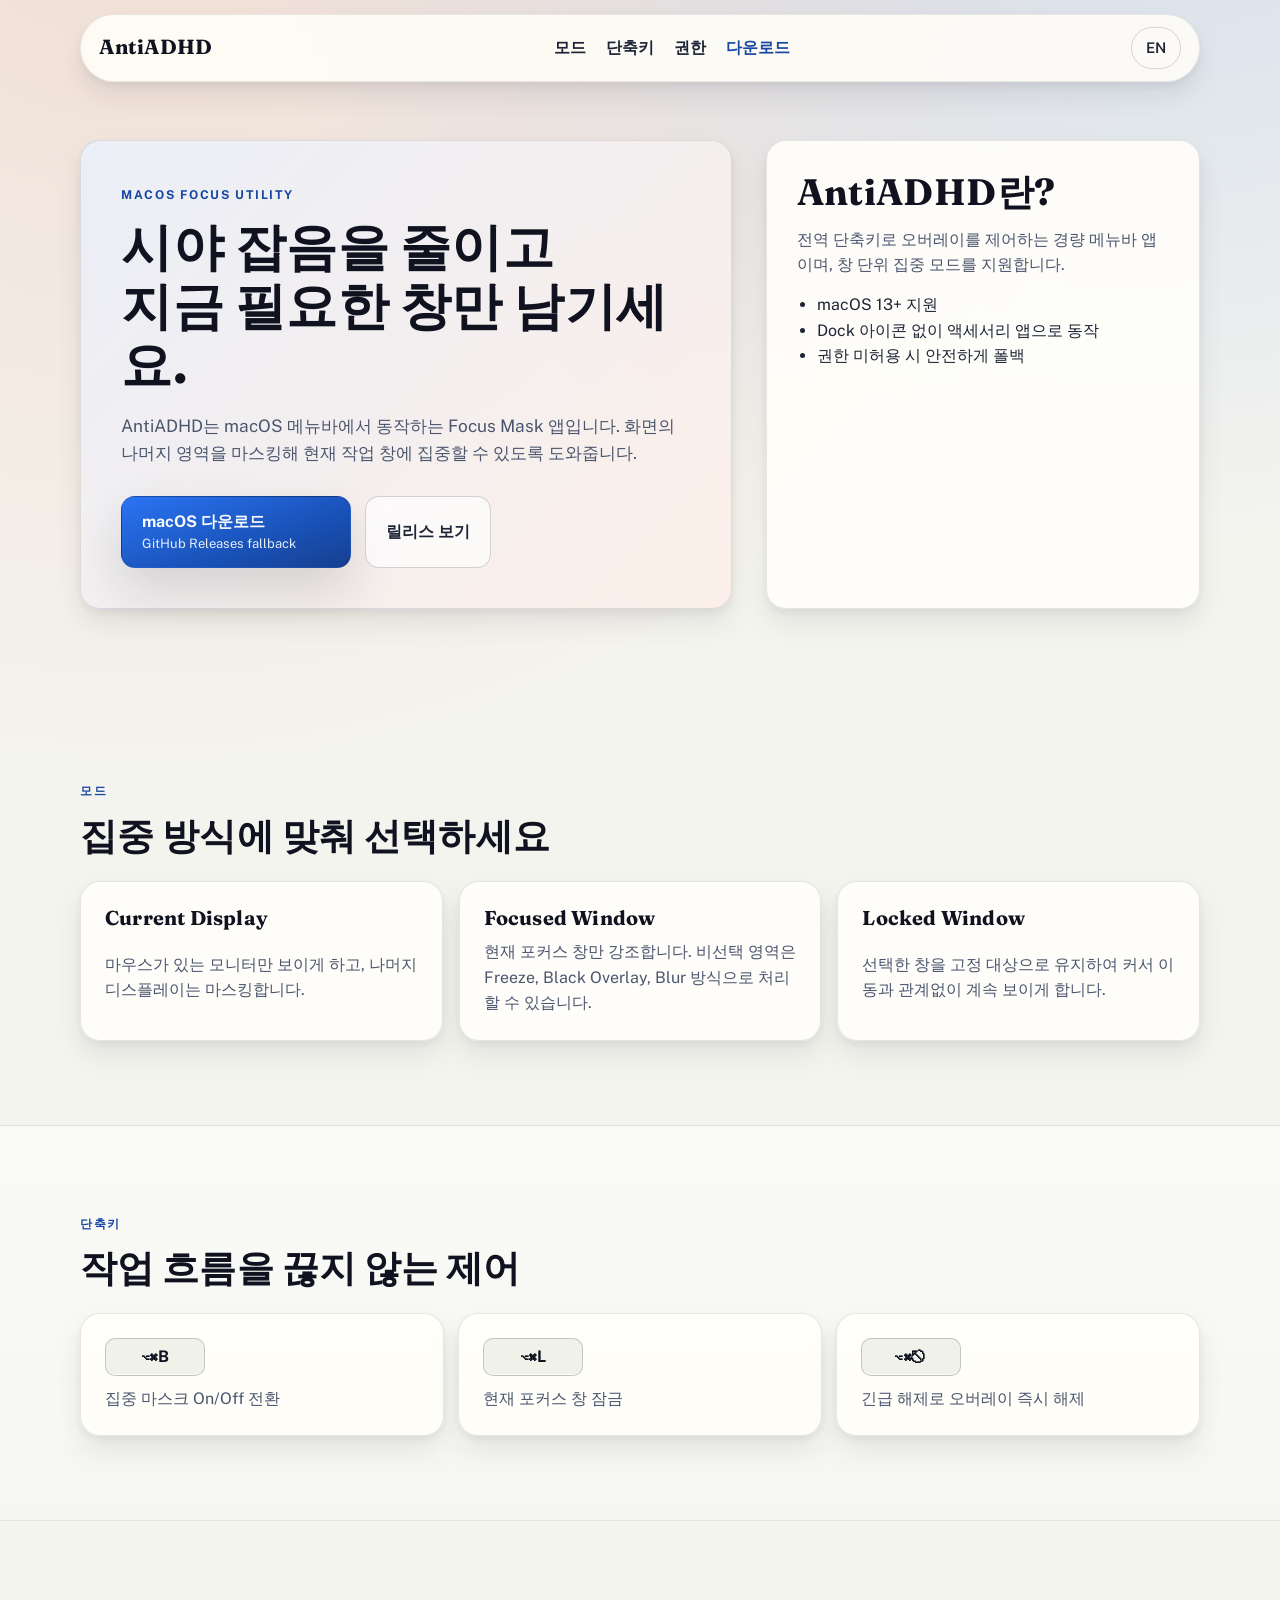
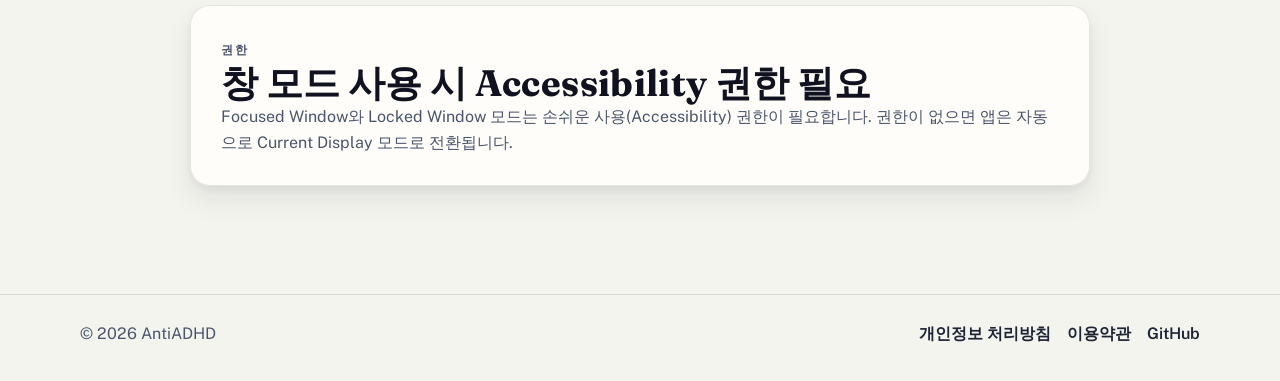
==== site/ko/index.html @ 7c486f9d "Add Swift 6 migration, CI/CD release pipelines, and Pages site" ====
<!DOCTYPE html>
<html lang="ko">
<head>
  <meta charset="UTF-8">
  <meta name="viewport" content="width=device-width, initial-scale=1">
  <meta name="description" content="AntiADHD는 macOS 메뉴바에서 동작하는 Focus Mask 앱으로, 시선 분산을 줄이고 현재 작업 창에 집중할 수 있게 도와줍니다.">
  <meta name="theme-color" content="#10131f">
  <link rel="canonical" href="https://parrotnavy.github.io/anti-adhd/ko/">
  <title>AntiADHD - macOS 집중 마스크</title>
  <link rel="stylesheet" href="../assets/css/style.css">
  <script type="text/javascript">
    (() => {
      if (typeof window.clarity !== "function") {
        window.clarity = (...args) => {
          window.clarity.q = window.clarity.q || [];
          window.clarity.q.push(args);
        };
      }

      const clarityScript = document.createElement("script");
      clarityScript.async = true;
      clarityScript.src = "https://www.clarity.ms/tag/__CLARITY_PROJECT_ID__";

      const firstScript = document.getElementsByTagName("script")[0];
      const parentNode = firstScript?.parentNode;
      if (parentNode) {
        parentNode.insertBefore(clarityScript, firstScript);
      } else {
        document.head.appendChild(clarityScript);
      }
    })();
  </script>
</head>
<body data-clarity-page="home" data-clarity-locale="ko">
  <div class="page-glow" aria-hidden="true"></div>
  <header class="site-header">
    <div class="shell header-row">
      <a href="../index.html" class="logo" data-clarity-event="nav_logo_click">AntiADHD</a>
      <nav class="site-nav" aria-label="기본 탐색">
        <a href="#modes">모드</a>
        <a href="#hotkeys">단축키</a>
        <a href="#permissions">권한</a>
        <a href="#download" class="nav-cta" data-clarity-event="nav_download_click">다운로드</a>
      </nav>
      <a href="../index.html" class="locale-link" lang="en" data-clarity-event="nav_locale_en_click">EN</a>
    </div>
  </header>

  <main>
    <section class="hero section-space">
      <div class="shell hero-grid">
        <div class="hero-copy reveal r1">
          <p class="eyebrow">macOS Focus Utility</p>
          <h1>시야 잡음을 줄이고<br>지금 필요한 창만 남기세요.</h1>
          <p class="lead">AntiADHD는 macOS 메뉴바에서 동작하는 Focus Mask 앱입니다. 화면의 나머지 영역을 마스킹해 현재 작업 창에 집중할 수 있도록 도와줍니다.</p>
          <div class="hero-actions" id="download">
            <a class="btn-download" href="https://github.com/parrotnavy/anti-adhd/releases" data-download-os="macos" data-clarity-event="download_macos_click">
              <span class="btn-title">macOS 다운로드</span>
              <span class="btn-sub">GitHub Releases 기본 링크</span>
            </a>
            <a class="btn-secondary" href="https://github.com/parrotnavy/anti-adhd/releases" target="_blank" rel="noopener" data-clarity-event="download_release_notes_click">릴리스 보기</a>
          </div>
        </div>
        <aside class="hero-panel reveal r2" aria-label="기능 요약">
          <h2>AntiADHD란?</h2>
          <p>전역 단축키로 오버레이를 제어하는 경량 메뉴바 앱이며, 창 단위 집중 모드를 지원합니다.</p>
          <ul>
            <li>macOS 13+ 지원</li>
            <li>Dock 아이콘 없이 액세서리 앱으로 동작</li>
            <li>권한 미허용 시 안전하게 폴백</li>
          </ul>
        </aside>
      </div>
    </section>

    <section id="modes" class="section-space">
      <div class="shell">
        <div class="section-head reveal r1">
          <p class="eyebrow">모드</p>
          <h2>집중 방식에 맞춰 선택하세요</h2>
        </div>
        <div class="card-grid">
          <article class="focus-card reveal r1">
            <h3>Current Display</h3>
            <p>마우스가 있는 모니터만 보이게 하고, 나머지 디스플레이는 마스킹합니다.</p>
          </article>
          <article class="focus-card reveal r2">
            <h3>Focused Window</h3>
            <p>현재 포커스 창만 강조합니다. 비선택 영역은 Freeze, Black Overlay, Blur 방식으로 처리할 수 있습니다.</p>
          </article>
          <article class="focus-card reveal r3">
            <h3>Locked Window</h3>
            <p>선택한 창을 고정 대상으로 유지하여 커서 이동과 관계없이 계속 보이게 합니다.</p>
          </article>
        </div>
      </div>
    </section>

    <section id="hotkeys" class="section-space section-alt">
      <div class="shell">
        <div class="section-head reveal r1">
          <p class="eyebrow">단축키</p>
          <h2>작업 흐름을 끊지 않는 제어</h2>
        </div>
        <div class="hotkey-list">
          <div class="hotkey-item reveal r1">
            <kbd>⌥⌘B</kbd>
            <p>집중 마스크 On/Off 전환</p>
          </div>
          <div class="hotkey-item reveal r2">
            <kbd>⌥⌘L</kbd>
            <p>현재 포커스 창 잠금</p>
          </div>
          <div class="hotkey-item reveal r3">
            <kbd>⌥⌘⎋</kbd>
            <p>긴급 해제로 오버레이 즉시 해제</p>
          </div>
        </div>
      </div>
    </section>

    <section id="permissions" class="section-space">
      <div class="shell permission-wrap reveal r1">
        <p class="eyebrow">권한</p>
        <h2>창 모드 사용 시 Accessibility 권한 필요</h2>
        <p>Focused Window와 Locked Window 모드는 손쉬운 사용(Accessibility) 권한이 필요합니다. 권한이 없으면 앱은 자동으로 Current Display 모드로 전환됩니다.</p>
      </div>
    </section>
  </main>

  <footer class="site-footer">
    <div class="shell footer-row">
      <p>&copy; 2026 AntiADHD</p>
      <div class="footer-links">
        <a href="../privacy.html" data-clarity-event="footer_privacy_click">개인정보 처리방침</a>
        <a href="../terms.html" data-clarity-event="footer_terms_click">이용약관</a>
        <a href="https://github.com/parrotnavy/anti-adhd" target="_blank" rel="noopener" data-clarity-event="footer_github_click">GitHub</a>
      </div>
    </div>
  </footer>

  <script src="../assets/js/clarity-events.js"></script>
  <script src="../assets/js/download-latest-macos.js"></script>
</body>
</html>
---- site/assets/css/style.css ----
@import url("https://fonts.googleapis.com/css2?family=Fraunces:opsz,wght@9..144,500;9..144,700&family=Public+Sans:wght@400;500;600;700&display=swap");

:root {
  --bg: #f4f4ef;
  --ink: #10131f;
  --text: #1d2435;
  --muted: #4a556d;
  --surface: #fffdf8;
  --surface-strong: #f0f2ea;
  --line: #d9dccf;
  --accent: #1f5fd8;
  --accent-strong: #1847a3;
  --accent-warm: #de5e38;
  --focus-ring: #2a73ff;
  --radius-lg: 20px;
  --radius-md: 14px;
  --shadow-soft: 0 14px 28px rgba(16, 19, 31, 0.08), 0 4px 10px rgba(16, 19, 31, 0.06);
  --shadow-deep: 0 22px 50px rgba(16, 19, 31, 0.14);
  --max: 1120px;
}

* {
  box-sizing: border-box;
}

html {
  scroll-behavior: smooth;
}

body {
  margin: 0;
  font-family: "Public Sans", "Avenir Next", "Segoe UI", sans-serif;
  font-size: 16px;
  line-height: 1.6;
  color: var(--text);
  background:
    radial-gradient(circle at 12% -12%, rgba(222, 94, 56, 0.16), transparent 42%),
    radial-gradient(circle at 88% -24%, rgba(31, 95, 216, 0.2), transparent 38%),
    var(--bg);
  min-height: 100vh;
}

.page-glow {
  position: fixed;
  inset: 0;
  pointer-events: none;
  background-image: linear-gradient(135deg, rgba(255, 255, 255, 0.35) 1px, transparent 1px);
  background-size: 22px 22px;
  opacity: 0.12;
  z-index: -1;
}

a {
  color: var(--accent);
  text-decoration: none;
}

a:hover {
  color: var(--accent-strong);
}

a:focus-visible,
button:focus-visible {
  outline: 3px solid var(--focus-ring);
  outline-offset: 2px;
}

.shell {
  width: min(100% - 40px, var(--max));
  margin-inline: auto;
}

.section-space {
  padding: 84px 0;
}

.section-alt {
  background: linear-gradient(180deg, rgba(255, 255, 255, 0.55), rgba(255, 255, 255, 0.18));
  border-block: 1px solid rgba(16, 19, 31, 0.09);
}

.site-header {
  position: sticky;
  top: 0;
  z-index: 30;
  padding-top: 14px;
}

.site-header-legal {
  position: static;
}

.header-row {
  display: grid;
  grid-template-columns: auto 1fr auto;
  align-items: center;
  gap: 16px;
  padding: 12px 18px;
  background: rgba(255, 253, 247, 0.88);
  border: 1px solid rgba(16, 19, 31, 0.08);
  border-radius: 999px;
  backdrop-filter: blur(14px);
  box-shadow: var(--shadow-soft);
}

.logo {
  font-family: "Fraunces", "Georgia", serif;
  font-size: 1.28rem;
  font-weight: 700;
  letter-spacing: 0.01em;
  color: var(--ink);
}

.site-nav {
  justify-self: center;
  display: inline-flex;
  gap: 20px;
  flex-wrap: wrap;
}

.site-nav a {
  color: var(--text);
  font-weight: 600;
  position: relative;
}

.site-nav a::after {
  content: "";
  position: absolute;
  left: 0;
  bottom: -4px;
  width: 100%;
  height: 2px;
  transform: scaleX(0);
  transform-origin: left;
  transition: transform 180ms ease;
  background: linear-gradient(90deg, var(--accent), var(--accent-warm));
}

.site-nav a:hover::after,
.site-nav a:focus-visible::after {
  transform: scaleX(1);
}

.site-nav .nav-cta {
  color: var(--accent-strong);
}

.locale-link {
  justify-self: end;
  border: 1px solid rgba(16, 19, 31, 0.16);
  border-radius: 999px;
  padding: 8px 14px;
  color: var(--text);
  font-weight: 600;
  font-size: 0.92rem;
}

.hero {
  padding-top: 58px;
}

.hero-grid {
  display: grid;
  grid-template-columns: 1.2fr 0.8fr;
  gap: 34px;
  align-items: stretch;
}

.hero-copy,
.hero-panel,
.permission-wrap,
.focus-card,
.hotkey-item,
.legal-wrap {
  border: 1px solid rgba(16, 19, 31, 0.1);
  border-radius: var(--radius-lg);
  background: rgba(255, 254, 250, 0.9);
  box-shadow: var(--shadow-soft);
}

.hero-copy {
  padding: 40px;
  background:
    linear-gradient(135deg, rgba(31, 95, 216, 0.09), rgba(222, 94, 56, 0.09)),
    rgba(255, 254, 250, 0.95);
}

.eyebrow {
  display: inline-flex;
  align-items: center;
  gap: 8px;
  margin: 0 0 14px;
  color: var(--accent-strong);
  font-size: 0.76rem;
  text-transform: uppercase;
  letter-spacing: 0.14em;
  font-weight: 700;
}

h1,
h2,
h3 {
  font-family: "Fraunces", "Georgia", serif;
  color: var(--ink);
  letter-spacing: 0.01em;
  line-height: 1.15;
  margin: 0;
}

h1 {
  font-size: clamp(2rem, 4vw, 3.6rem);
}

h2 {
  font-size: clamp(1.48rem, 3vw, 2.3rem);
}

h3 {
  font-size: 1.25rem;
}

.lead {
  margin: 18px 0 0;
  color: var(--muted);
  font-size: 1.08rem;
  max-width: 58ch;
}

.hero-actions {
  display: flex;
  flex-wrap: wrap;
  gap: 14px;
  margin-top: 28px;
}

.btn-download,
.btn-secondary {
  display: inline-flex;
  flex-direction: column;
  justify-content: center;
  min-height: 56px;
  padding: 12px 20px;
  border-radius: 14px;
  transition: transform 180ms ease, box-shadow 180ms ease, background-color 180ms ease;
}

.btn-download {
  min-width: 230px;
  background: linear-gradient(160deg, #2b74f3, #1952b8 62%, #163f8f);
  color: #f7fbff;
  box-shadow: var(--shadow-deep);
  border: 1px solid rgba(10, 23, 51, 0.2);
  cursor: pointer;
}

.btn-download:hover,
.btn-download:focus-visible {
  color: #ffffff;
  transform: translateY(-2px);
}

.btn-title {
  font-weight: 700;
  font-size: 1rem;
}

.btn-sub {
  font-size: 0.81rem;
  opacity: 0.92;
}

.btn-secondary {
  border: 1px solid rgba(16, 19, 31, 0.18);
  color: var(--text);
  background: rgba(255, 255, 255, 0.7);
  font-weight: 600;
  cursor: pointer;
}

.btn-secondary:hover,
.btn-secondary:focus-visible {
  transform: translateY(-1px);
  background: rgba(255, 255, 255, 0.96);
}

.hero-panel {
  padding: 30px;
  display: grid;
  align-content: start;
  gap: 14px;
}

.hero-panel p,
.focus-card p,
.permission-wrap p,
.hotkey-item p,
.legal-wrap p {
  margin: 0;
  color: var(--muted);
}

.hero-panel ul {
  margin: 0;
  padding-left: 20px;
  color: var(--text);
}

.section-head {
  margin-bottom: 24px;
}

.card-grid {
  display: grid;
  grid-template-columns: repeat(3, minmax(0, 1fr));
  gap: 16px;
}

.focus-card {
  padding: 24px;
  display: grid;
  gap: 10px;
}

.focus-card:nth-child(2) {
  transform: translateY(16px);
}

.hotkey-list {
  display: grid;
  grid-template-columns: repeat(3, minmax(0, 1fr));
  gap: 14px;
}

.hotkey-item {
  padding: 24px;
  display: grid;
  gap: 10px;
}

kbd {
  display: inline-flex;
  justify-content: center;
  align-items: center;
  width: fit-content;
  min-width: 100px;
  border-radius: 10px;
  border: 1px solid rgba(16, 19, 31, 0.2);
  background: var(--surface-strong);
  box-shadow: inset 0 -1px 0 rgba(255, 255, 255, 0.8);
  color: var(--ink);
  font: 700 1rem/1.2 "Public Sans", "Avenir Next", sans-serif;
  letter-spacing: 0.03em;
  padding: 8px 12px;
}

.permission-wrap {
  padding: 30px;
  max-width: 900px;
}

.site-footer {
  border-top: 1px solid rgba(16, 19, 31, 0.12);
  padding: 26px 0 34px;
  margin-top: 24px;
}

.footer-row {
  display: flex;
  gap: 14px;
  align-items: center;
  justify-content: space-between;
  flex-wrap: wrap;
}

.site-footer p {
  margin: 0;
  color: var(--muted);
}

.footer-links {
  display: inline-flex;
  gap: 16px;
  flex-wrap: wrap;
}

.footer-links a {
  color: var(--text);
  font-weight: 600;
}

.legal-hero {
  padding-top: 52px;
}

.legal-body {
  padding-top: 22px;
}

.legal-wrap {
  max-width: 860px;
  padding: 32px;
}

.legal-wrap h2 {
  margin-top: 26px;
  margin-bottom: 10px;
  font-size: 1.28rem;
}

.legal-wrap code {
  padding: 1px 6px;
  border-radius: 6px;
  background: rgba(16, 19, 31, 0.08);
  color: var(--ink);
  font-size: 0.88rem;
}

.legal-cta {
  margin-top: 30px;
}

.reveal {
  opacity: 0;
  transform: translateY(12px);
  animation: rise 520ms ease forwards;
}

.r1 {
  animation-delay: 30ms;
}

.r2 {
  animation-delay: 120ms;
}

.r3 {
  animation-delay: 210ms;
}

@keyframes rise {
  to {
    opacity: 1;
    transform: translateY(0);
  }
}

@media (max-width: 980px) {
  .hero-grid {
    grid-template-columns: 1fr;
  }

  .focus-card:nth-child(2) {
    transform: none;
  }

  .card-grid,
  .hotkey-list {
    grid-template-columns: 1fr;
  }
}

@media (max-width: 760px) {
  .section-space {
    padding: 64px 0;
  }

  .header-row {
    grid-template-columns: 1fr;
    border-radius: 20px;
    text-align: center;
    gap: 10px;
  }

  .site-nav {
    justify-self: center;
    gap: 14px;
  }

  .hero-copy,
  .hero-panel,
  .focus-card,
  .hotkey-item,
  .permission-wrap,
  .legal-wrap {
    padding: 22px;
  }

  .btn-download,
  .btn-secondary {
    width: 100%;
  }
}

@media (prefers-reduced-motion: reduce) {
  html {
    scroll-behavior: auto;
  }

  *,
  *::before,
  *::after {
    animation-duration: 1ms;
    animation-iteration-count: 1;
    transition-duration: 1ms;
  }
}
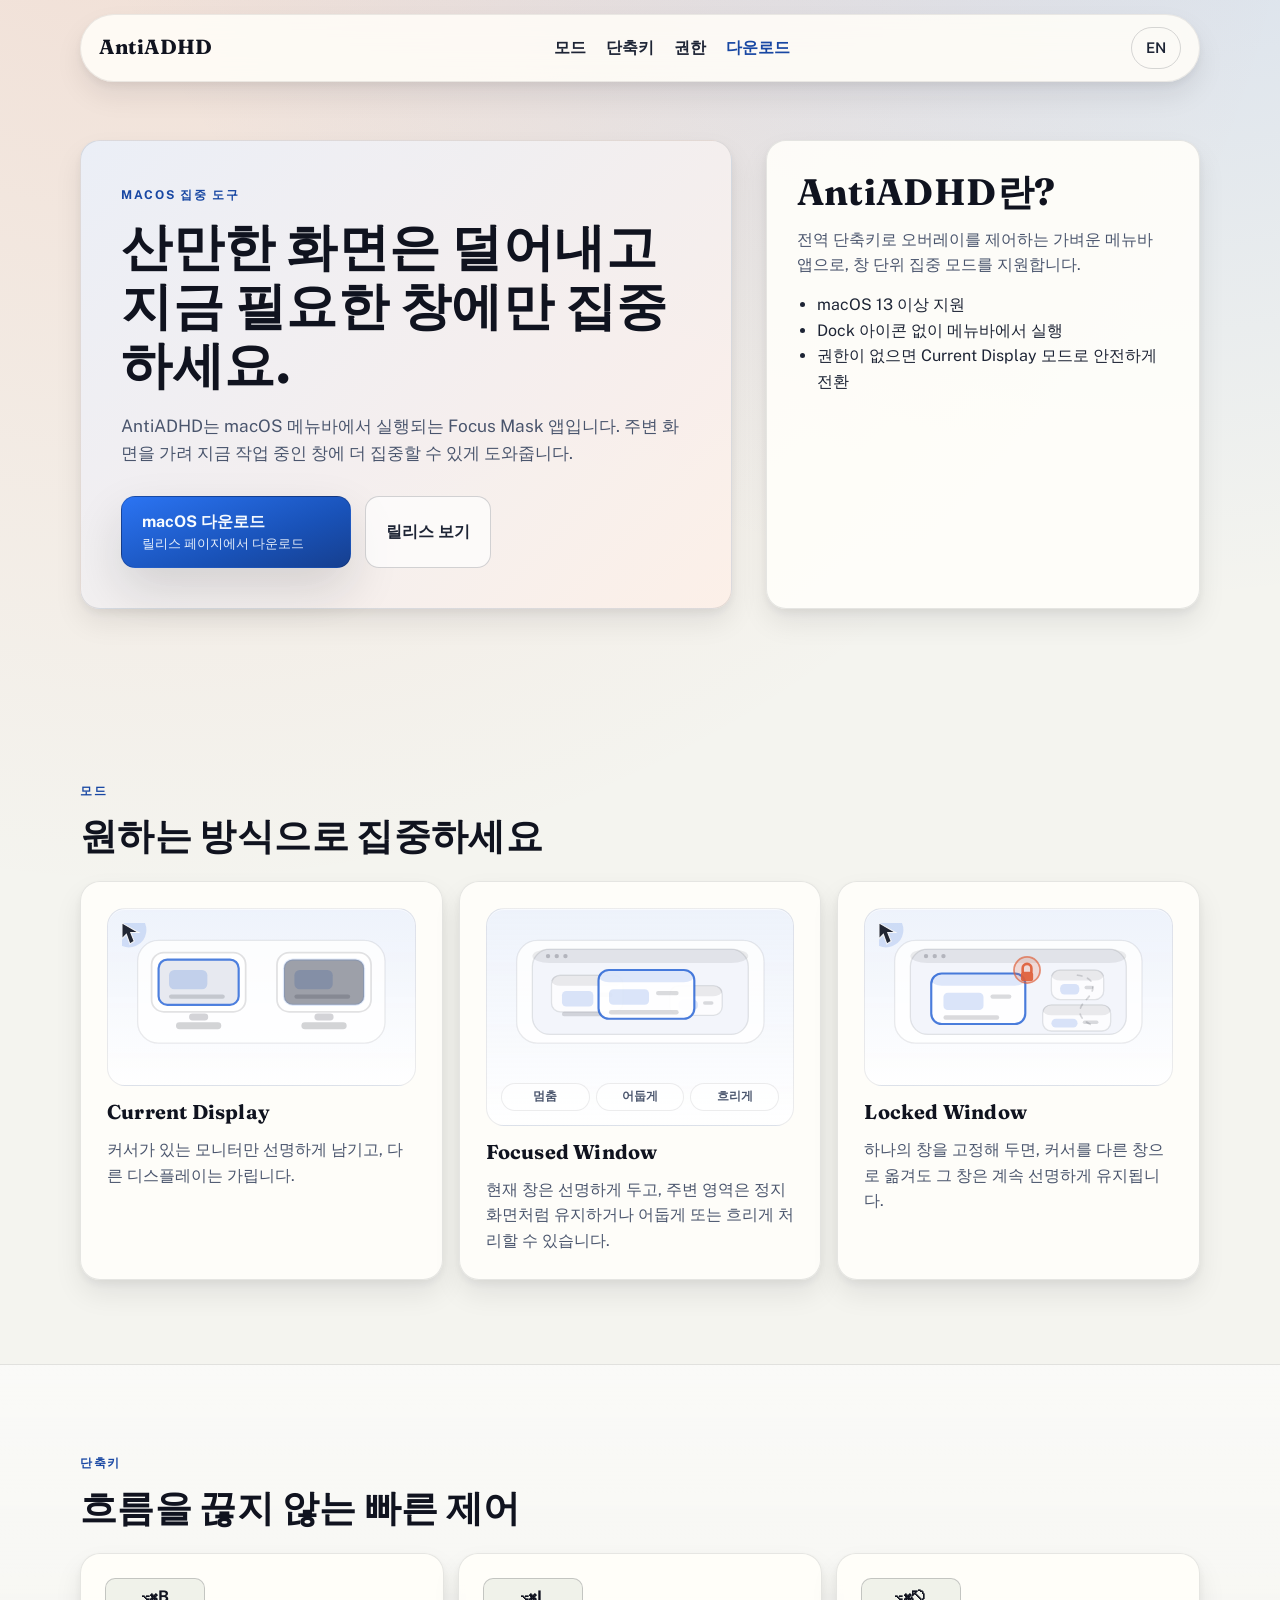
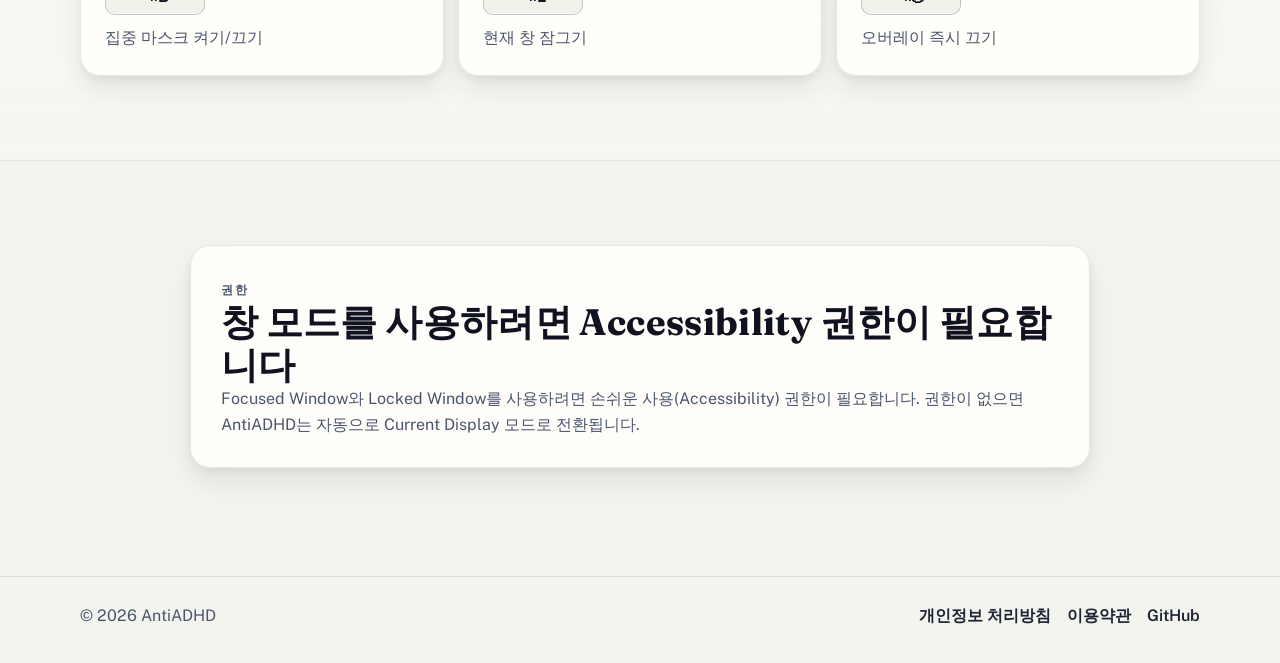
==== commit bedc7703: "Polish landing page mode demos and Korean copy" ====
--- a/site/ko/index.html
+++ b/site/ko/index.html
@@ -3,7 +3,7 @@
 <head>
   <meta charset="UTF-8">
   <meta name="viewport" content="width=device-width, initial-scale=1">
-  <meta name="description" content="AntiADHD는 macOS 메뉴바에서 동작하는 Focus Mask 앱으로, 시선 분산을 줄이고 현재 작업 창에 집중할 수 있게 도와줍니다.">
+  <meta name="description" content="AntiADHD는 macOS 메뉴바에서 실행되는 Focus Mask 앱으로, 주변 화면을 가려 지금 작업 중인 창에 더 집중할 수 있게 도와줍니다.">
   <meta name="theme-color" content="#10131f">
   <link rel="canonical" href="https://parrotnavy.github.io/anti-adhd/ko/">
   <title>AntiADHD - macOS 집중 마스크</title>
@@ -50,24 +50,24 @@
     <section class="hero section-space">
       <div class="shell hero-grid">
         <div class="hero-copy reveal r1">
-          <p class="eyebrow">macOS Focus Utility</p>
-          <h1>시야 잡음을 줄이고<br>지금 필요한 창만 남기세요.</h1>
-          <p class="lead">AntiADHD는 macOS 메뉴바에서 동작하는 Focus Mask 앱입니다. 화면의 나머지 영역을 마스킹해 현재 작업 창에 집중할 수 있도록 도와줍니다.</p>
+          <p class="eyebrow">macOS 집중 도구</p>
+          <h1>산만한 화면은 덜어내고<br>지금 필요한 창에만 집중하세요.</h1>
+          <p class="lead">AntiADHD는 macOS 메뉴바에서 실행되는 Focus Mask 앱입니다. 주변 화면을 가려 지금 작업 중인 창에 더 집중할 수 있게 도와줍니다.</p>
           <div class="hero-actions" id="download">
             <a class="btn-download" href="https://github.com/parrotnavy/anti-adhd/releases" data-download-os="macos" data-clarity-event="download_macos_click">
               <span class="btn-title">macOS 다운로드</span>
-              <span class="btn-sub">GitHub Releases 기본 링크</span>
+              <span class="btn-sub">릴리스 페이지에서 다운로드</span>
             </a>
             <a class="btn-secondary" href="https://github.com/parrotnavy/anti-adhd/releases" target="_blank" rel="noopener" data-clarity-event="download_release_notes_click">릴리스 보기</a>
           </div>
         </div>
         <aside class="hero-panel reveal r2" aria-label="기능 요약">
           <h2>AntiADHD란?</h2>
-          <p>전역 단축키로 오버레이를 제어하는 경량 메뉴바 앱이며, 창 단위 집중 모드를 지원합니다.</p>
+          <p>전역 단축키로 오버레이를 제어하는 가벼운 메뉴바 앱으로, 창 단위 집중 모드를 지원합니다.</p>
           <ul>
-            <li>macOS 13+ 지원</li>
-            <li>Dock 아이콘 없이 액세서리 앱으로 동작</li>
-            <li>권한 미허용 시 안전하게 폴백</li>
+            <li>macOS 13 이상 지원</li>
+            <li>Dock 아이콘 없이 메뉴바에서 실행</li>
+            <li>권한이 없으면 Current Display 모드로 안전하게 전환</li>
           </ul>
         </aside>
       </div>
@@ -77,20 +77,150 @@
       <div class="shell">
         <div class="section-head reveal r1">
           <p class="eyebrow">모드</p>
-          <h2>집중 방식에 맞춰 선택하세요</h2>
+          <h2>원하는 방식으로 집중하세요</h2>
         </div>
         <div class="card-grid">
           <article class="focus-card reveal r1">
+            <div class="mode-graphic mode-graphic-current" aria-hidden="true">
+              <svg class="mode-graphic-illustration" viewBox="0 0 320 170" focusable="false">
+                <rect class="graphic-shell" x="18" y="20" width="284" height="118" rx="24" />
+                <g class="display">
+                  <rect class="display-frame" x="34" y="34" width="108" height="68" rx="14" />
+                  <rect class="display-screen" x="42" y="42" width="92" height="52" rx="10" />
+                  <rect class="display-window" x="54" y="54" width="44" height="22" rx="6" />
+                  <rect class="display-line" x="54" y="82" width="64" height="5" rx="2.5" />
+                  <rect class="display-mask display-mask--left" x="42" y="42" width="92" height="52" rx="10" />
+                  <rect class="display-highlight display-highlight--left" x="42" y="42" width="92" height="52" rx="10" />
+                  <rect class="display-stand" x="77" y="104" width="22" height="8" rx="4" />
+                  <rect class="display-base" x="62" y="114" width="52" height="8" rx="4" />
+                </g>
+                <g class="display">
+                  <rect class="display-frame" x="178" y="34" width="108" height="68" rx="14" />
+                  <rect class="display-screen" x="186" y="42" width="92" height="52" rx="10" />
+                  <rect class="display-window" x="198" y="54" width="44" height="22" rx="6" />
+                  <rect class="display-line" x="198" y="82" width="64" height="5" rx="2.5" />
+                  <rect class="display-mask display-mask--right" x="186" y="42" width="92" height="52" rx="10" />
+                  <rect class="display-highlight display-highlight--right" x="186" y="42" width="92" height="52" rx="10" />
+                  <rect class="display-stand" x="221" y="104" width="22" height="8" rx="4" />
+                  <rect class="display-base" x="206" y="114" width="52" height="8" rx="4" />
+                </g>
+                <g class="current-display-pointer">
+                  <circle class="pointer-glow" cx="8" cy="8" r="20" />
+                  <path class="pointer-arrow" d="M0 0 L0 18 L5 13 L9 24 L14 21 L10 11 L19 11 Z" />
+                </g>
+              </svg>
+            </div>
             <h3>Current Display</h3>
-            <p>마우스가 있는 모니터만 보이게 하고, 나머지 디스플레이는 마스킹합니다.</p>
+            <p>커서가 있는 모니터만 선명하게 남기고, 다른 디스플레이는 가립니다.</p>
           </article>
           <article class="focus-card reveal r2">
+            <div class="mode-graphic mode-graphic-focused" aria-hidden="true">
+              <svg class="mode-graphic-illustration" viewBox="0 0 320 170" focusable="false">
+                <rect class="graphic-shell" x="18" y="20" width="284" height="118" rx="24" />
+                <rect class="desktop-stage" x="36" y="30" width="248" height="98" rx="20" />
+                <rect class="desktop-toolbar" x="36" y="30" width="248" height="16" rx="20" />
+                <circle class="toolbar-dot" cx="54" cy="38" r="2.5" />
+                <circle class="toolbar-dot" cx="64" cy="38" r="2.5" />
+                <circle class="toolbar-dot" cx="74" cy="38" r="2.5" />
+
+                <g class="window window-back">
+                  <rect class="window-panel" x="58" y="60" width="82" height="42" rx="10" />
+                  <rect class="window-chrome" x="58" y="60" width="82" height="12" rx="10" />
+                  <rect class="window-highlight" x="70" y="78" width="36" height="18" rx="5" />
+                  <rect class="window-line" x="112" y="80" width="16" height="5" rx="2.5" />
+                  <rect class="window-line" x="70" y="102" width="50" height="5" rx="2.5" />
+                </g>
+                <g class="window window-back">
+                  <rect class="window-panel" x="194" y="72" width="60" height="34" rx="10" />
+                  <rect class="window-chrome" x="194" y="72" width="60" height="12" rx="10" />
+                  <rect class="window-highlight" x="204" y="88" width="22" height="12" rx="5" />
+                  <rect class="window-line" x="232" y="90" width="12" height="4" rx="2" />
+                </g>
+
+                <g class="focus-freeze-layer">
+                  <rect class="focus-freeze-tint" x="36" y="46" width="248" height="82" rx="18" />
+                  <rect class="freeze-chip" x="218" y="58" width="34" height="18" rx="9" />
+                  <rect class="freeze-bar" x="228" y="63" width="4" height="8" rx="2" />
+                  <rect class="freeze-bar" x="236" y="63" width="4" height="8" rx="2" />
+                  <rect class="freeze-line" x="58" y="66" width="72" height="4" rx="2" />
+                  <rect class="freeze-line" x="58" y="76" width="48" height="4" rx="2" />
+                  <rect class="freeze-line" x="200" y="108" width="34" height="4" rx="2" />
+                </g>
+
+                <rect class="focus-dark-overlay" x="36" y="46" width="248" height="82" rx="18" />
+
+                <g class="focus-blur-layer">
+                  <rect class="focus-blur-haze" x="36" y="46" width="248" height="82" rx="18" />
+                  <g class="blur-copy">
+                    <rect class="window-panel" x="58" y="60" width="82" height="42" rx="10" />
+                    <rect class="window-panel" x="194" y="72" width="60" height="34" rx="10" />
+                  </g>
+                </g>
+
+                <g class="window active-window">
+                  <rect class="window-panel window-panel--active" x="112" y="54" width="110" height="56" rx="12" />
+                  <rect class="window-chrome window-chrome--active" x="112" y="54" width="110" height="14" rx="12" />
+                  <rect class="window-highlight" x="124" y="76" width="46" height="18" rx="5" />
+                  <rect class="window-line" x="178" y="78" width="26" height="5" rx="2.5" />
+                  <rect class="window-line" x="124" y="100" width="80" height="5" rx="2.5" />
+                  <rect class="active-window-outline" x="112" y="54" width="110" height="56" rx="12" />
+                </g>
+              </svg>
+              <div class="mode-graphic-steps">
+                <span class="mode-step mode-step-freeze">멈춤</span>
+                <span class="mode-step mode-step-dark">어둡게</span>
+                <span class="mode-step mode-step-blur">흐리게</span>
+              </div>
+            </div>
             <h3>Focused Window</h3>
-            <p>현재 포커스 창만 강조합니다. 비선택 영역은 Freeze, Black Overlay, Blur 방식으로 처리할 수 있습니다.</p>
+            <p>현재 창은 선명하게 두고, 주변 영역은 정지 화면처럼 유지하거나 어둡게 또는 흐리게 처리할 수 있습니다.</p>
           </article>
           <article class="focus-card reveal r3">
+            <div class="mode-graphic mode-graphic-locked" aria-hidden="true">
+              <svg class="mode-graphic-illustration" viewBox="0 0 320 170" focusable="false">
+                <rect class="graphic-shell" x="18" y="20" width="284" height="118" rx="24" />
+                <rect class="desktop-stage" x="36" y="30" width="248" height="98" rx="20" />
+                <rect class="desktop-toolbar" x="36" y="30" width="248" height="16" rx="20" />
+                <circle class="toolbar-dot" cx="54" cy="38" r="2.5" />
+                <circle class="toolbar-dot" cx="64" cy="38" r="2.5" />
+                <circle class="toolbar-dot" cx="74" cy="38" r="2.5" />
+
+                <g class="window locked-window">
+                  <rect class="window-panel window-panel--active" x="60" y="58" width="108" height="58" rx="12" />
+                  <rect class="window-chrome window-chrome--active" x="60" y="58" width="108" height="14" rx="12" />
+                  <rect class="window-highlight" x="74" y="80" width="46" height="20" rx="5" />
+                  <rect class="window-line" x="128" y="82" width="24" height="5" rx="2.5" />
+                  <rect class="window-line" x="74" y="106" width="64" height="5" rx="2.5" />
+                  <rect class="locked-window-outline" x="60" y="58" width="108" height="58" rx="12" />
+                </g>
+
+                <g class="window other-window other-window--top">
+                  <rect class="window-panel" x="198" y="54" width="60" height="34" rx="10" />
+                  <rect class="window-chrome" x="198" y="54" width="60" height="12" rx="10" />
+                  <rect class="window-highlight" x="208" y="70" width="22" height="12" rx="5" />
+                  <rect class="window-line" x="236" y="72" width="10" height="4" rx="2" />
+                </g>
+                <g class="window other-window other-window--bottom">
+                  <rect class="window-panel" x="188" y="94" width="78" height="30" rx="10" />
+                  <rect class="window-chrome" x="188" y="94" width="78" height="12" rx="10" />
+                  <rect class="window-highlight" x="198" y="110" width="30" height="10" rx="5" />
+                  <rect class="window-line" x="234" y="112" width="18" height="4" rx="2" />
+                </g>
+
+                <path class="pointer-route" d="M228 60 C246 62, 252 74, 238 88 S232 112, 246 118" />
+                <g class="locked-pointer">
+                  <circle class="pointer-glow" cx="8" cy="8" r="20" />
+                  <path class="pointer-arrow" d="M0 0 L0 18 L5 13 L9 24 L14 21 L10 11 L19 11 Z" />
+                </g>
+                <g class="lock-badge">
+                  <circle class="lock-badge-ring" cx="170" cy="54" r="15" />
+                  <rect class="lock-body" x="163" y="56" width="14" height="11" rx="3" />
+                  <path class="lock-shackle" d="M165 56 v-4 a5 5 0 0 1 10 0 v4" />
+                </g>
+              </svg>
+            </div>
             <h3>Locked Window</h3>
-            <p>선택한 창을 고정 대상으로 유지하여 커서 이동과 관계없이 계속 보이게 합니다.</p>
+            <p>하나의 창을 고정해 두면, 커서를 다른 창으로 옮겨도 그 창은 계속 선명하게 유지됩니다.</p>
           </article>
         </div>
       </div>
@@ -100,20 +230,20 @@
       <div class="shell">
         <div class="section-head reveal r1">
           <p class="eyebrow">단축키</p>
-          <h2>작업 흐름을 끊지 않는 제어</h2>
+          <h2>흐름을 끊지 않는 빠른 제어</h2>
         </div>
         <div class="hotkey-list">
           <div class="hotkey-item reveal r1">
             <kbd>⌥⌘B</kbd>
-            <p>집중 마스크 On/Off 전환</p>
+            <p>집중 마스크 켜기/끄기</p>
           </div>
           <div class="hotkey-item reveal r2">
             <kbd>⌥⌘L</kbd>
-            <p>현재 포커스 창 잠금</p>
+            <p>현재 창 잠그기</p>
           </div>
           <div class="hotkey-item reveal r3">
             <kbd>⌥⌘⎋</kbd>
-            <p>긴급 해제로 오버레이 즉시 해제</p>
+            <p>오버레이 즉시 끄기</p>
           </div>
         </div>
       </div>
@@ -122,8 +252,8 @@
     <section id="permissions" class="section-space">
       <div class="shell permission-wrap reveal r1">
         <p class="eyebrow">권한</p>
-        <h2>창 모드 사용 시 Accessibility 권한 필요</h2>
-        <p>Focused Window와 Locked Window 모드는 손쉬운 사용(Accessibility) 권한이 필요합니다. 권한이 없으면 앱은 자동으로 Current Display 모드로 전환됩니다.</p>
+        <h2>창 모드를 사용하려면 Accessibility 권한이 필요합니다</h2>
+        <p>Focused Window와 Locked Window를 사용하려면 손쉬운 사용(Accessibility) 권한이 필요합니다. 권한이 없으면 AntiADHD는 자동으로 Current Display 모드로 전환됩니다.</p>
       </div>
     </section>
   </main>
--- a/site/assets/css/style.css
+++ b/site/assets/css/style.css
@@ -11,6 +11,11 @@
   --accent: #1f5fd8;
   --accent-strong: #1847a3;
   --accent-warm: #de5e38;
+  --graphic-surface: rgba(255, 255, 255, 0.78);
+  --graphic-panel: rgba(242, 245, 251, 0.92);
+  --graphic-mask: rgba(16, 19, 31, 0.58);
+  --graphic-freeze: rgba(238, 242, 247, 0.8);
+  --graphic-haze: rgba(255, 255, 255, 0.44);
   --focus-ring: #2a73ff;
   --radius-lg: 20px;
   --radius-md: 14px;
@@ -314,22 +319,537 @@
   display: grid;
   grid-template-columns: repeat(3, minmax(0, 1fr));
   gap: 16px;
+  align-items: stretch;
 }
 
 .focus-card {
-  padding: 24px;
+  padding: 26px;
   display: grid;
-  gap: 10px;
-}
-
-.focus-card:nth-child(2) {
-  transform: translateY(16px);
+  align-content: start;
+  gap: 14px;
+  min-height: 356px;
 }
 
 .hotkey-list {
   display: grid;
   grid-template-columns: repeat(3, minmax(0, 1fr));
   gap: 14px;
+}
+
+.mode-graphic {
+  display: grid;
+  gap: 12px;
+  padding: 14px;
+  border-radius: 18px;
+  border: 1px solid rgba(16, 19, 31, 0.08);
+  background:
+    linear-gradient(180deg, rgba(31, 95, 216, 0.08), rgba(255, 255, 255, 0.76)),
+    rgba(255, 255, 255, 0.8);
+  box-shadow: inset 0 1px 0 rgba(255, 255, 255, 0.55);
+}
+
+.mode-graphic-illustration {
+  display: block;
+  width: 100%;
+  height: auto;
+}
+
+.mode-graphic-steps {
+  display: grid;
+  grid-template-columns: repeat(3, minmax(0, 1fr));
+  gap: 6px;
+}
+
+.mode-step {
+  border-radius: 999px;
+  border: 1px solid rgba(16, 19, 31, 0.08);
+  background: rgba(255, 255, 255, 0.72);
+  color: var(--muted);
+  font-size: 0.72rem;
+  font-weight: 700;
+  letter-spacing: 0.02em;
+  line-height: 1;
+  padding: 7px 0;
+  text-align: center;
+}
+
+.graphic-shell {
+  fill: var(--graphic-surface);
+  stroke: rgba(16, 19, 31, 0.08);
+  stroke-width: 1.5;
+}
+
+.desktop-stage {
+  fill: var(--graphic-panel);
+  stroke: rgba(16, 19, 31, 0.1);
+  stroke-width: 1.5;
+}
+
+.desktop-toolbar,
+.window-chrome {
+  fill: rgba(16, 19, 31, 0.08);
+}
+
+.window-panel {
+  fill: rgba(255, 255, 255, 0.74);
+  stroke: rgba(16, 19, 31, 0.1);
+  stroke-width: 1.5;
+}
+
+.window-panel--active {
+  fill: rgba(255, 255, 255, 0.94);
+}
+
+.window-chrome--active {
+  fill: rgba(31, 95, 216, 0.14);
+}
+
+.window-highlight {
+  fill: rgba(31, 95, 216, 0.16);
+}
+
+.window-line {
+  fill: rgba(16, 19, 31, 0.15);
+}
+
+.toolbar-dot {
+  fill: rgba(16, 19, 31, 0.22);
+}
+
+.display-frame {
+  fill: rgba(255, 255, 255, 0.92);
+  stroke: rgba(16, 19, 31, 0.12);
+  stroke-width: 2;
+}
+
+.display-screen {
+  fill: rgba(236, 240, 247, 0.94);
+}
+
+.display-window {
+  fill: rgba(31, 95, 216, 0.18);
+}
+
+.display-line {
+  fill: rgba(16, 19, 31, 0.16);
+}
+
+.display-mask {
+  fill: var(--graphic-mask);
+}
+
+.display-highlight,
+.active-window-outline,
+.locked-window-outline {
+  fill: none;
+  stroke: rgba(31, 95, 216, 0.78);
+  stroke-width: 2.5;
+}
+
+.display-stand,
+.display-base {
+  fill: rgba(16, 19, 31, 0.18);
+}
+
+.pointer-glow {
+  fill: rgba(31, 95, 216, 0.16);
+}
+
+.pointer-arrow {
+  fill: rgba(16, 19, 31, 0.9);
+  stroke: rgba(255, 255, 255, 0.92);
+  stroke-width: 1.2;
+}
+
+.mode-graphic-current .display-mask--left {
+  opacity: 0.05;
+  animation: currentMaskLeft 6s ease-in-out infinite;
+}
+
+.mode-graphic-current .display-mask--right {
+  opacity: 0.62;
+  animation: currentMaskRight 6s ease-in-out infinite;
+}
+
+.mode-graphic-current .display-highlight--left {
+  opacity: 1;
+  animation: currentHighlightLeft 6s ease-in-out infinite;
+}
+
+.mode-graphic-current .display-highlight--right {
+  opacity: 0.16;
+  animation: currentHighlightRight 6s ease-in-out infinite;
+}
+
+.mode-graphic-current .current-display-pointer {
+  animation: currentPointerTravel 6s ease-in-out infinite;
+}
+
+.focus-freeze-layer,
+.focus-dark-overlay,
+.focus-blur-layer {
+  opacity: 0;
+}
+
+.focus-freeze-tint {
+  fill: var(--graphic-freeze);
+}
+
+.freeze-chip {
+  fill: rgba(255, 255, 255, 0.78);
+  stroke: rgba(16, 19, 31, 0.08);
+  stroke-width: 1;
+}
+
+.freeze-bar,
+.freeze-line {
+  fill: rgba(16, 19, 31, 0.18);
+}
+
+.focus-dark-overlay {
+  fill: rgba(16, 19, 31, 0.56);
+}
+
+.focus-blur-haze {
+  fill: var(--graphic-haze);
+}
+
+.blur-copy {
+  filter: blur(7px);
+  opacity: 0.72;
+}
+
+.mode-graphic-focused .focus-freeze-layer {
+  animation: focusedFreezeLayer 9s ease-in-out infinite;
+}
+
+.mode-graphic-focused .focus-dark-overlay {
+  animation: focusedDarkOverlay 9s ease-in-out infinite;
+}
+
+.mode-graphic-focused .focus-blur-layer {
+  animation: focusedBlurLayer 9s ease-in-out infinite;
+}
+
+.mode-graphic-focused .active-window-outline {
+  animation: focusPulse 3.2s ease-in-out infinite;
+}
+
+.mode-graphic-focused .mode-step-freeze {
+  animation: modeStepFreeze 9s ease-in-out infinite;
+}
+
+.mode-graphic-focused .mode-step-dark {
+  animation: modeStepDark 9s ease-in-out infinite;
+}
+
+.mode-graphic-focused .mode-step-blur {
+  animation: modeStepBlur 9s ease-in-out infinite;
+}
+
+.pointer-route {
+  fill: none;
+  stroke: rgba(16, 19, 31, 0.16);
+  stroke-dasharray: 5 7;
+  stroke-linecap: round;
+  stroke-width: 2;
+}
+
+.other-window {
+  transform-origin: center;
+}
+
+.mode-graphic-locked .other-window--top {
+  animation: otherWindowTop 6s ease-in-out infinite;
+}
+
+.mode-graphic-locked .other-window--bottom {
+  animation: otherWindowBottom 6s ease-in-out infinite;
+}
+
+.mode-graphic-locked .locked-pointer {
+  animation: lockedPointerTravel 6s ease-in-out infinite;
+}
+
+.mode-graphic-locked .locked-window-outline {
+  animation: lockOutlinePulse 2.6s ease-in-out infinite;
+}
+
+.lock-badge {
+  transform-origin: 170px 54px;
+  animation: lockBadgePulse 2.6s ease-in-out infinite;
+}
+
+.lock-badge-ring {
+  fill: rgba(222, 94, 56, 0.18);
+  stroke: rgba(222, 94, 56, 0.68);
+  stroke-width: 2;
+}
+
+.lock-body {
+  fill: rgba(222, 94, 56, 0.92);
+}
+
+.lock-shackle {
+  fill: none;
+  stroke: rgba(222, 94, 56, 0.92);
+  stroke-linecap: round;
+  stroke-width: 3;
+}
+
+@keyframes currentMaskLeft {
+  0%,
+  42%,
+  100% {
+    opacity: 0.05;
+  }
+
+  50%,
+  92% {
+    opacity: 0.62;
+  }
+}
+
+@keyframes currentMaskRight {
+  0%,
+  42% {
+    opacity: 0.62;
+  }
+
+  50%,
+  92%,
+  100% {
+    opacity: 0.05;
+  }
+}
+
+@keyframes currentHighlightLeft {
+  0%,
+  42%,
+  100% {
+    opacity: 1;
+  }
+
+  50%,
+  92% {
+    opacity: 0.16;
+  }
+}
+
+@keyframes currentHighlightRight {
+  0%,
+  42% {
+    opacity: 0.16;
+  }
+
+  50%,
+  92%,
+  100% {
+    opacity: 1;
+  }
+}
+
+@keyframes currentPointerTravel {
+  0%,
+  42%,
+  100% {
+    transform: translate(82px, 50px) rotate(-8deg);
+  }
+
+  50%,
+  92% {
+    transform: translate(226px, 58px) rotate(10deg);
+  }
+}
+
+@keyframes focusedFreezeLayer {
+  0%,
+  30% {
+    opacity: 1;
+  }
+
+  36%,
+  100% {
+    opacity: 0;
+  }
+}
+
+@keyframes focusedDarkOverlay {
+  0%,
+  30% {
+    opacity: 0;
+  }
+
+  36%,
+  63% {
+    opacity: 1;
+  }
+
+  69%,
+  100% {
+    opacity: 0;
+  }
+}
+
+@keyframes focusedBlurLayer {
+  0%,
+  63% {
+    opacity: 0;
+  }
+
+  69%,
+  96% {
+    opacity: 1;
+  }
+
+  100% {
+    opacity: 0;
+  }
+}
+
+@keyframes focusPulse {
+  0%,
+  100% {
+    opacity: 0.72;
+  }
+
+  50% {
+    opacity: 1;
+  }
+}
+
+@keyframes modeStepFreeze {
+  0%,
+  30% {
+    background: rgba(31, 95, 216, 0.16);
+    border-color: rgba(31, 95, 216, 0.28);
+    color: var(--accent-strong);
+    transform: translateY(-1px);
+  }
+
+  36%,
+  100% {
+    background: rgba(255, 255, 255, 0.72);
+    border-color: rgba(16, 19, 31, 0.08);
+    color: var(--muted);
+    transform: translateY(0);
+  }
+}
+
+@keyframes modeStepDark {
+  0%,
+  30% {
+    background: rgba(255, 255, 255, 0.72);
+    border-color: rgba(16, 19, 31, 0.08);
+    color: var(--muted);
+    transform: translateY(0);
+  }
+
+  36%,
+  63% {
+    background: rgba(16, 19, 31, 0.14);
+    border-color: rgba(16, 19, 31, 0.18);
+    color: var(--ink);
+    transform: translateY(-1px);
+  }
+
+  69%,
+  100% {
+    background: rgba(255, 255, 255, 0.72);
+    border-color: rgba(16, 19, 31, 0.08);
+    color: var(--muted);
+    transform: translateY(0);
+  }
+}
+
+@keyframes modeStepBlur {
+  0%,
+  63% {
+    background: rgba(255, 255, 255, 0.72);
+    border-color: rgba(16, 19, 31, 0.08);
+    color: var(--muted);
+    transform: translateY(0);
+  }
+
+  69%,
+  96% {
+    background: rgba(222, 94, 56, 0.16);
+    border-color: rgba(222, 94, 56, 0.26);
+    color: #8c371d;
+    transform: translateY(-1px);
+  }
+
+  100% {
+    background: rgba(255, 255, 255, 0.72);
+    border-color: rgba(16, 19, 31, 0.08);
+    color: var(--muted);
+    transform: translateY(0);
+  }
+}
+
+@keyframes otherWindowTop {
+  0%,
+  42%,
+  100% {
+    opacity: 1;
+    transform: translateY(-2px) scale(1.02);
+  }
+
+  50%,
+  92% {
+    opacity: 0.54;
+    transform: translateY(1px) scale(0.98);
+  }
+}
+
+@keyframes otherWindowBottom {
+  0%,
+  42% {
+    opacity: 0.56;
+    transform: translateY(1px) scale(0.98);
+  }
+
+  50%,
+  92%,
+  100% {
+    opacity: 1;
+    transform: translateY(-2px) scale(1.02);
+  }
+}
+
+@keyframes lockedPointerTravel {
+  0%,
+  42%,
+  100% {
+    transform: translate(230px, 58px) rotate(6deg);
+  }
+
+  50%,
+  92% {
+    transform: translate(220px, 110px) rotate(-10deg);
+  }
+}
+
+@keyframes lockOutlinePulse {
+  0%,
+  100% {
+    opacity: 0.76;
+  }
+
+  50% {
+    opacity: 1;
+  }
+}
+
+@keyframes lockBadgePulse {
+  0%,
+  100% {
+    transform: scale(1);
+  }
+
+  50% {
+    transform: scale(1.05);
+  }
 }
 
 .hotkey-item {
@@ -450,13 +970,13 @@
     grid-template-columns: 1fr;
   }
 
-  .focus-card:nth-child(2) {
-    transform: none;
-  }
-
   .card-grid,
   .hotkey-list {
     grid-template-columns: 1fr;
+  }
+
+  .focus-card {
+    min-height: 0;
   }
 }
 
@@ -490,6 +1010,15 @@
   .btn-secondary {
     width: 100%;
   }
+
+  .mode-graphic {
+    padding: 12px;
+  }
+
+  .mode-step {
+    font-size: 0.67rem;
+    padding: 6px 0;
+  }
 }
 
 @media (prefers-reduced-motion: reduce) {
@@ -504,4 +1033,60 @@
     animation-iteration-count: 1;
     transition-duration: 1ms;
   }
-}
+
+  .mode-graphic *,
+  .mode-graphic *::before,
+  .mode-graphic *::after {
+    animation: none !important;
+    transition: none !important;
+  }
+
+  .mode-graphic-current .current-display-pointer {
+    transform: translate(82px, 50px) rotate(-8deg);
+  }
+
+  .mode-graphic-current .display-mask--left {
+    opacity: 0.05;
+  }
+
+  .mode-graphic-current .display-mask--right {
+    opacity: 0.62;
+  }
+
+  .mode-graphic-current .display-highlight--left {
+    opacity: 1;
+  }
+
+  .mode-graphic-current .display-highlight--right {
+    opacity: 0.16;
+  }
+
+  .mode-graphic-focused .focus-freeze-layer {
+    opacity: 0.14;
+  }
+
+  .mode-graphic-focused .focus-dark-overlay,
+  .mode-graphic-focused .focus-blur-layer {
+    opacity: 0;
+  }
+
+  .mode-graphic-focused .mode-step-freeze {
+    background: rgba(31, 95, 216, 0.16);
+    border-color: rgba(31, 95, 216, 0.28);
+    color: var(--accent-strong);
+  }
+
+  .mode-graphic-locked .locked-pointer {
+    transform: translate(220px, 110px) rotate(-10deg);
+  }
+
+  .mode-graphic-locked .other-window--top {
+    opacity: 0.56;
+    transform: translateY(1px) scale(0.98);
+  }
+
+  .mode-graphic-locked .other-window--bottom {
+    opacity: 1;
+    transform: translateY(-2px) scale(1.02);
+  }
+}
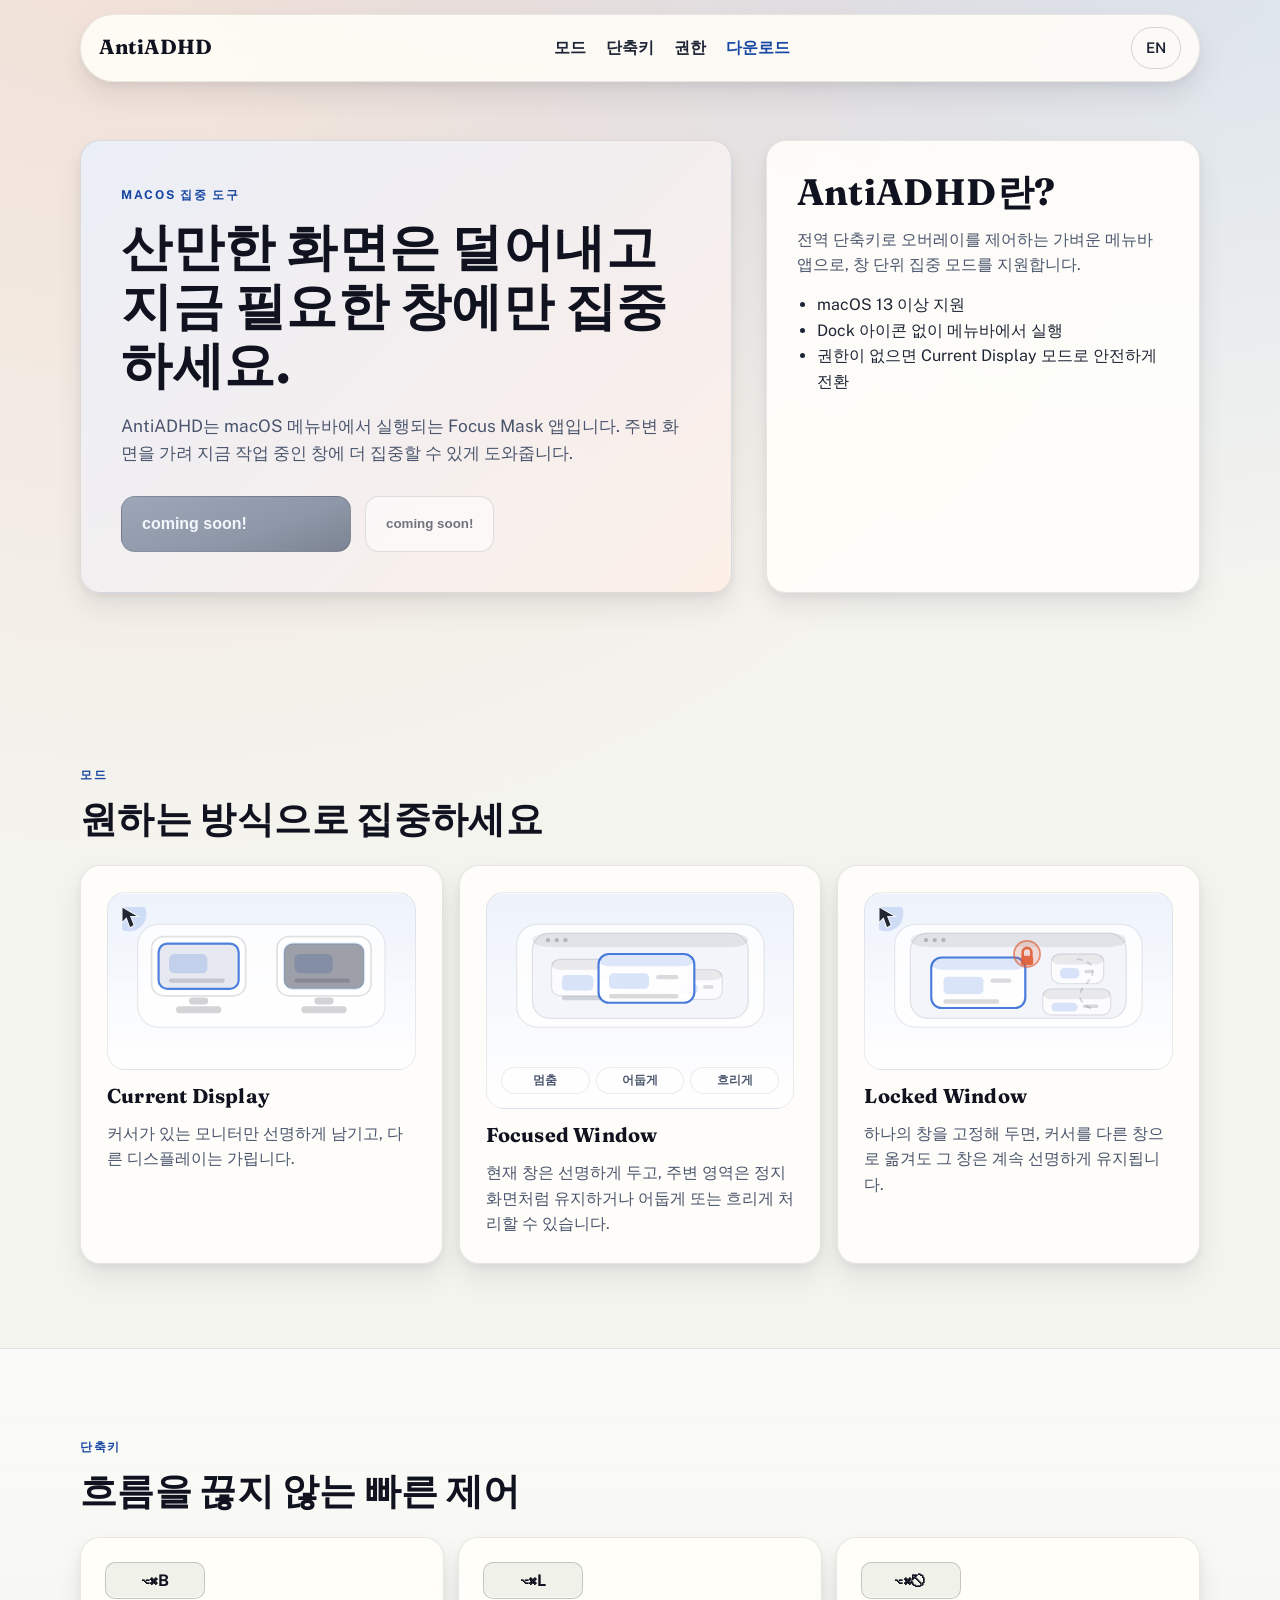
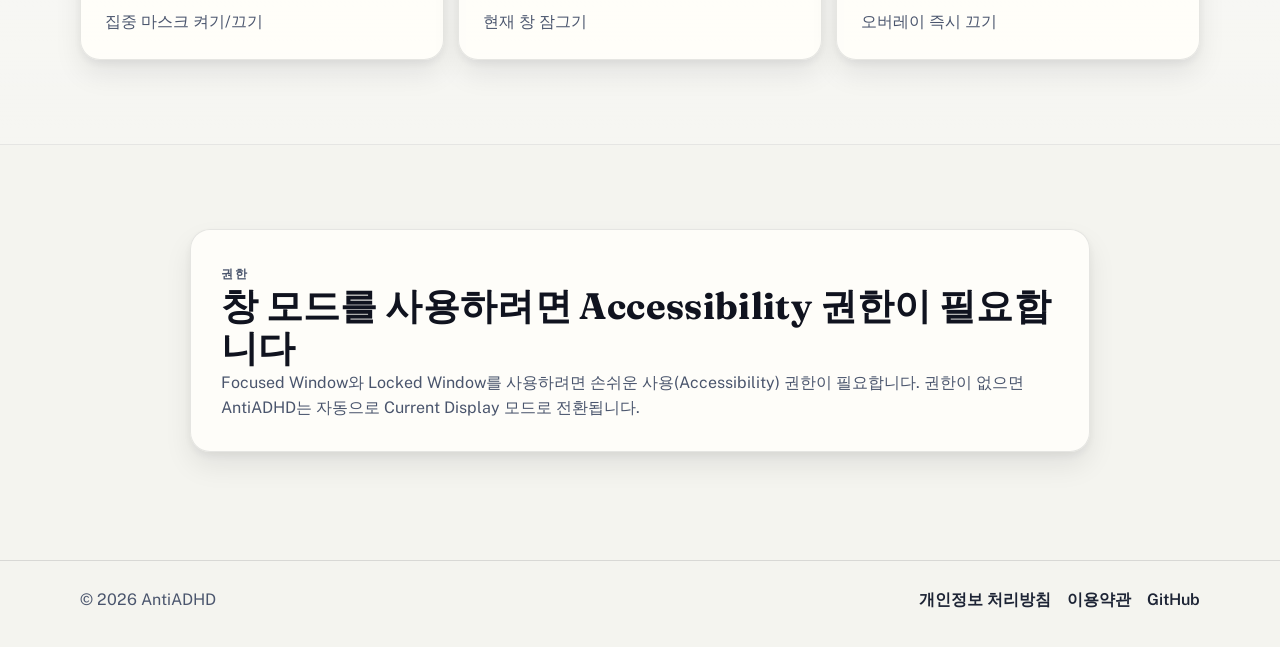
==== commit 19e3cd24: "Disable download CTAs and bust site asset cache" ====
--- a/site/ko/index.html
+++ b/site/ko/index.html
@@ -7,7 +7,7 @@
   <meta name="theme-color" content="#10131f">
   <link rel="canonical" href="https://parrotnavy.github.io/anti-adhd/ko/">
   <title>AntiADHD - macOS 집중 마스크</title>
-  <link rel="stylesheet" href="../assets/css/style.css">
+  <link rel="stylesheet" href="../assets/css/style.css?v=20260308-1">
   <script type="text/javascript">
     (() => {
       if (typeof window.clarity !== "function") {
@@ -54,11 +54,10 @@
           <h1>산만한 화면은 덜어내고<br>지금 필요한 창에만 집중하세요.</h1>
           <p class="lead">AntiADHD는 macOS 메뉴바에서 실행되는 Focus Mask 앱입니다. 주변 화면을 가려 지금 작업 중인 창에 더 집중할 수 있게 도와줍니다.</p>
           <div class="hero-actions" id="download">
-            <a class="btn-download" href="https://github.com/parrotnavy/anti-adhd/releases" data-download-os="macos" data-clarity-event="download_macos_click">
-              <span class="btn-title">macOS 다운로드</span>
-              <span class="btn-sub">릴리스 페이지에서 다운로드</span>
-            </a>
-            <a class="btn-secondary" href="https://github.com/parrotnavy/anti-adhd/releases" target="_blank" rel="noopener" data-clarity-event="download_release_notes_click">릴리스 보기</a>
+            <button class="btn-download is-disabled" type="button" disabled aria-disabled="true">
+              <span class="btn-title">coming soon!</span>
+            </button>
+            <button class="btn-secondary is-disabled" type="button" disabled aria-disabled="true">coming soon!</button>
           </div>
         </div>
         <aside class="hero-panel reveal r2" aria-label="기능 요약">
@@ -269,7 +268,7 @@
     </div>
   </footer>
 
-  <script src="../assets/js/clarity-events.js"></script>
-  <script src="../assets/js/download-latest-macos.js"></script>
+  <script src="../assets/js/clarity-events.js?v=20260308-1"></script>
+  <script src="../assets/js/download-latest-macos.js?v=20260308-1"></script>
 </body>
 </html>
--- a/site/assets/css/style.css
+++ b/site/assets/css/style.css
@@ -289,6 +289,40 @@
   background: rgba(255, 255, 255, 0.96);
 }
 
+.btn-download.is-disabled,
+.btn-secondary.is-disabled,
+.btn-download:disabled,
+.btn-secondary:disabled {
+  cursor: not-allowed;
+  transform: none;
+  box-shadow: none;
+}
+
+.btn-download.is-disabled,
+.btn-download:disabled {
+  background: linear-gradient(160deg, #9ea7b8, #8e97a7 62%, #7c8494);
+  border-color: rgba(16, 19, 31, 0.14);
+  color: rgba(247, 251, 255, 0.96);
+}
+
+.btn-secondary.is-disabled,
+.btn-secondary:disabled {
+  background: rgba(255, 255, 255, 0.52);
+  border-color: rgba(16, 19, 31, 0.12);
+  color: rgba(29, 36, 53, 0.62);
+}
+
+.btn-download.is-disabled:hover,
+.btn-download.is-disabled:focus-visible,
+.btn-secondary.is-disabled:hover,
+.btn-secondary.is-disabled:focus-visible,
+.btn-download:disabled:hover,
+.btn-download:disabled:focus-visible,
+.btn-secondary:disabled:hover,
+.btn-secondary:disabled:focus-visible {
+  transform: none;
+}
+
 .hero-panel {
   padding: 30px;
   display: grid;
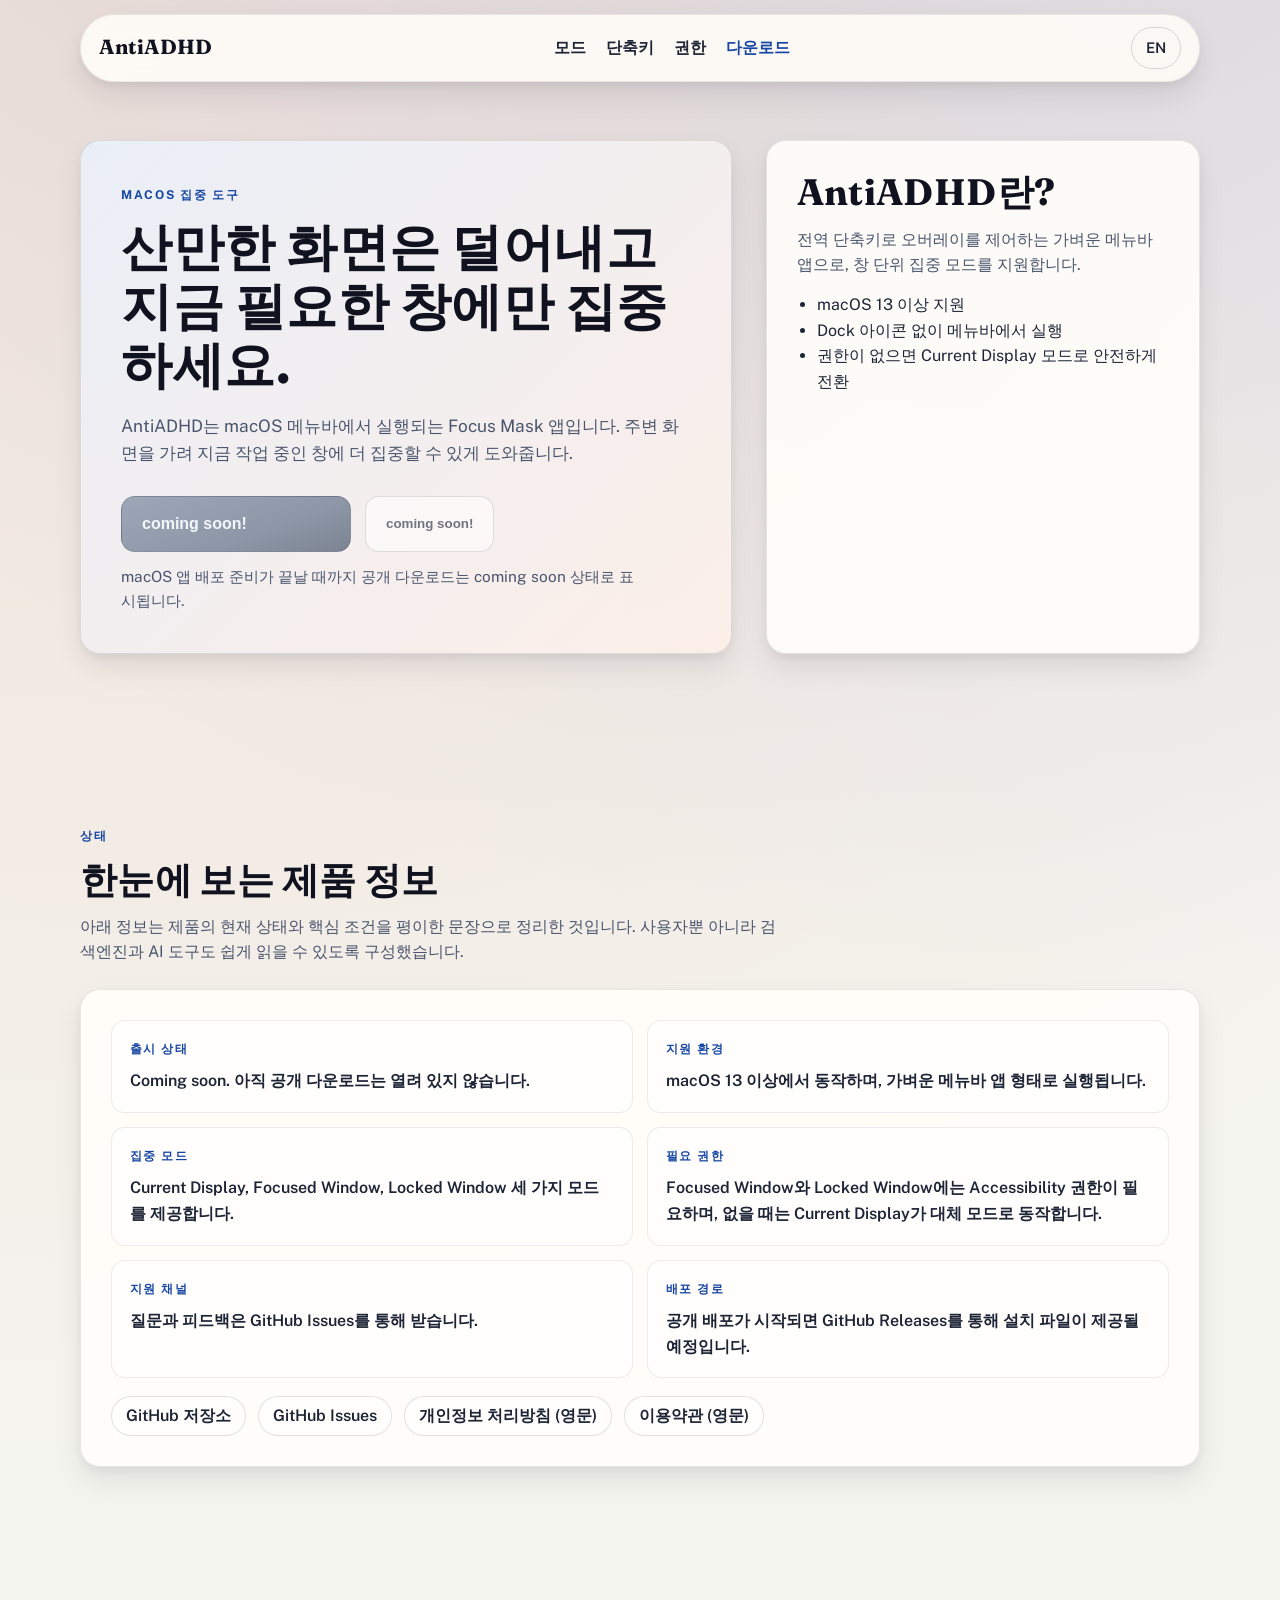
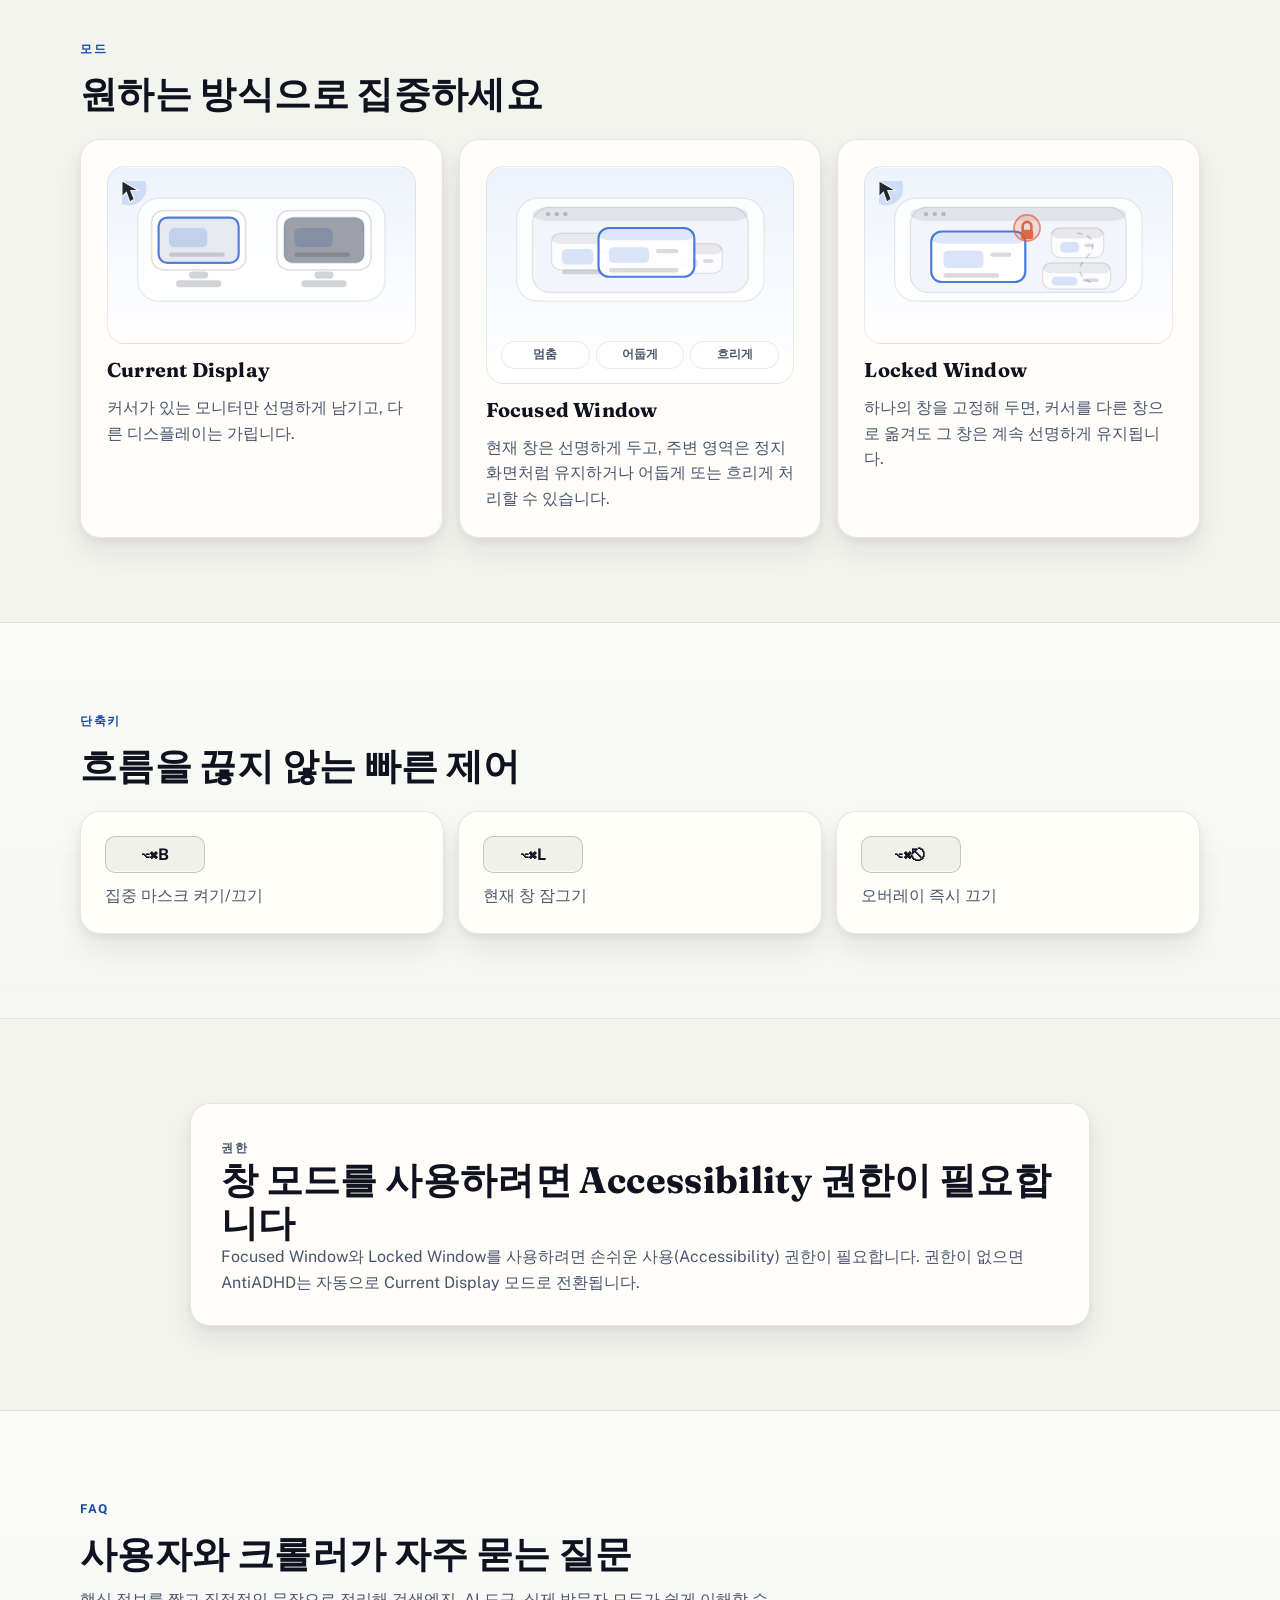
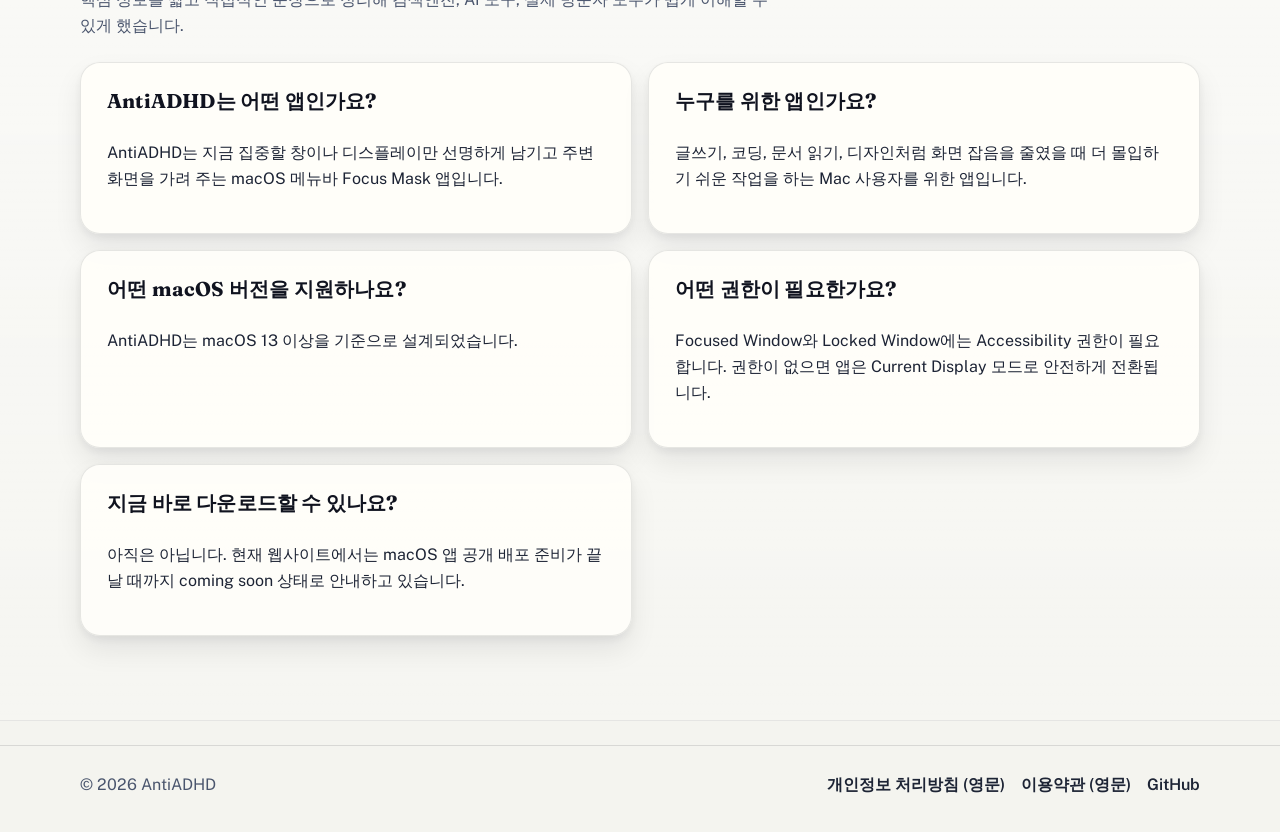
==== commit f20dd9fd: "Improve site SEO and AI readability" ====
--- a/site/ko/index.html
+++ b/site/ko/index.html
@@ -3,11 +3,82 @@
 <head>
   <meta charset="UTF-8">
   <meta name="viewport" content="width=device-width, initial-scale=1">
-  <meta name="description" content="AntiADHD는 macOS 메뉴바에서 실행되는 Focus Mask 앱으로, 주변 화면을 가려 지금 작업 중인 창에 더 집중할 수 있게 도와줍니다.">
+  <meta name="description" content="AntiADHD는 Current Display, Focused Window, Locked Window 모드로 화면 산만함을 줄이는 출시 예정 macOS 메뉴바 Focus Mask 앱입니다.">
+  <meta name="robots" content="index,follow,max-image-preview:large">
   <meta name="theme-color" content="#10131f">
   <link rel="canonical" href="https://parrotnavy.github.io/anti-adhd/ko/">
-  <title>AntiADHD - macOS 집중 마스크</title>
-  <link rel="stylesheet" href="../assets/css/style.css?v=20260308-1">
+  <link rel="alternate" hreflang="en" href="https://parrotnavy.github.io/anti-adhd/">
+  <link rel="alternate" hreflang="ko" href="https://parrotnavy.github.io/anti-adhd/ko/">
+  <link rel="alternate" hreflang="x-default" href="https://parrotnavy.github.io/anti-adhd/">
+  <title>AntiADHD | macOS 집중 마스크</title>
+  <meta property="og:type" content="website">
+  <meta property="og:site_name" content="AntiADHD">
+  <meta property="og:locale" content="ko_KR">
+  <meta property="og:locale:alternate" content="en_US">
+  <meta property="og:title" content="AntiADHD | macOS 집중 마스크">
+  <meta property="og:description" content="Current Display, Focused Window, Locked Window 모드로 화면 산만함을 줄이는 출시 예정 macOS 메뉴바 Focus Mask 앱입니다.">
+  <meta property="og:url" content="https://parrotnavy.github.io/anti-adhd/ko/">
+  <meta property="og:image" content="https://parrotnavy.github.io/anti-adhd/assets/meta/antiadhd-social-card.png">
+  <meta property="og:image:width" content="1200">
+  <meta property="og:image:height" content="630">
+  <meta property="og:image:alt" content="AntiADHD 로고, macOS Focus Mask 설명, coming soon 상태가 포함된 소셜 미리보기 이미지.">
+  <meta name="twitter:card" content="summary_large_image">
+  <meta name="twitter:title" content="AntiADHD | macOS 집중 마스크">
+  <meta name="twitter:description" content="Current Display, Focused Window, Locked Window 모드로 화면 산만함을 줄이는 출시 예정 macOS 메뉴바 Focus Mask 앱입니다.">
+  <meta name="twitter:image" content="https://parrotnavy.github.io/anti-adhd/assets/meta/antiadhd-social-card.png">
+  <meta name="twitter:image:alt" content="AntiADHD 로고, macOS Focus Mask 설명, coming soon 상태가 포함된 소셜 미리보기 이미지.">
+  <link rel="icon" href="../favicon.ico" sizes="any">
+  <link rel="icon" type="image/svg+xml" href="../assets/meta/favicon.svg">
+  <link rel="icon" type="image/png" sizes="32x32" href="../assets/meta/favicon-32.png">
+  <link rel="icon" type="image/png" sizes="16x16" href="../assets/meta/favicon-16.png">
+  <link rel="apple-touch-icon" sizes="180x180" href="../assets/meta/apple-touch-icon.png">
+  <link rel="stylesheet" href="../assets/css/style.css?v=20260308-2">
+  <script type="application/ld+json">
+    {
+      "@context": "https://schema.org",
+      "@graph": [
+        {
+          "@type": "WebSite",
+          "@id": "https://parrotnavy.github.io/anti-adhd/#website",
+          "url": "https://parrotnavy.github.io/anti-adhd/",
+          "name": "AntiADHD",
+          "description": "AntiADHD는 현재 사용 중인 창이나 디스플레이에 집중할 수 있도록 주변 화면을 가려 주는 출시 예정 macOS 메뉴바 Focus Mask 앱입니다.",
+          "availableLanguage": ["en", "ko"]
+        },
+        {
+          "@type": "SoftwareApplication",
+          "@id": "https://parrotnavy.github.io/anti-adhd/#app",
+          "name": "AntiADHD",
+          "url": "https://parrotnavy.github.io/anti-adhd/ko/",
+          "description": "AntiADHD는 Current Display, Focused Window, Locked Window 모드로 화면 산만함을 줄이는 출시 예정 macOS 메뉴바 Focus Mask 앱입니다.",
+          "applicationCategory": "ProductivityApplication",
+          "operatingSystem": "macOS 13 or later",
+          "inLanguage": "ko",
+          "keywords": [
+            "Focus Mask",
+            "Current Display",
+            "Focused Window",
+            "Locked Window",
+            "macOS 생산성"
+          ],
+          "featureList": [
+            "Current Display는 커서가 있는 디스플레이만 선명하게 남기고 다른 디스플레이를 가립니다.",
+            "Focused Window는 현재 창을 선명하게 두고 주변 영역을 멈춤, 어둡게, 흐리게 처리할 수 있습니다.",
+            "Locked Window는 커서를 다른 곳으로 옮겨도 선택한 창을 계속 선명하게 유지합니다."
+          ],
+          "softwareRequirements": "Focused Window와 Locked Window를 사용하려면 손쉬운 사용(Accessibility) 권한이 필요합니다. 권한이 없으면 AntiADHD는 Current Display 모드로 전환됩니다.",
+          "sameAs": [
+            "https://github.com/parrotnavy/anti-adhd"
+          ],
+          "softwareHelp": {
+            "@type": "WebPage",
+            "url": "https://github.com/parrotnavy/anti-adhd/issues"
+          },
+          "mainEntityOfPage": "https://parrotnavy.github.io/anti-adhd/ko/"
+        }
+      ]
+    }
+  </script>
   <script type="text/javascript">
     (() => {
       if (typeof window.clarity !== "function") {
@@ -59,6 +130,7 @@
             </button>
             <button class="btn-secondary is-disabled" type="button" disabled aria-disabled="true">coming soon!</button>
           </div>
+          <p class="hero-note">macOS 앱 배포 준비가 끝날 때까지 공개 다운로드는 coming soon 상태로 표시됩니다.</p>
         </div>
         <aside class="hero-panel reveal r2" aria-label="기능 요약">
           <h2>AntiADHD란?</h2>
@@ -69,6 +141,50 @@
             <li>권한이 없으면 Current Display 모드로 안전하게 전환</li>
           </ul>
         </aside>
+      </div>
+    </section>
+
+    <section class="section-space">
+      <div class="shell">
+        <div class="section-head reveal r1">
+          <p class="eyebrow">상태</p>
+          <h2>한눈에 보는 제품 정보</h2>
+          <p class="section-intro">아래 정보는 제품의 현재 상태와 핵심 조건을 평이한 문장으로 정리한 것입니다. 사용자뿐 아니라 검색엔진과 AI 도구도 쉽게 읽을 수 있도록 구성했습니다.</p>
+        </div>
+        <div class="facts-panel reveal r2">
+          <dl class="fact-list">
+            <div>
+              <dt>출시 상태</dt>
+              <dd>Coming soon. 아직 공개 다운로드는 열려 있지 않습니다.</dd>
+            </div>
+            <div>
+              <dt>지원 환경</dt>
+              <dd>macOS 13 이상에서 동작하며, 가벼운 메뉴바 앱 형태로 실행됩니다.</dd>
+            </div>
+            <div>
+              <dt>집중 모드</dt>
+              <dd>Current Display, Focused Window, Locked Window 세 가지 모드를 제공합니다.</dd>
+            </div>
+            <div>
+              <dt>필요 권한</dt>
+              <dd>Focused Window와 Locked Window에는 Accessibility 권한이 필요하며, 없을 때는 Current Display가 대체 모드로 동작합니다.</dd>
+            </div>
+            <div>
+              <dt>지원 채널</dt>
+              <dd>질문과 피드백은 GitHub Issues를 통해 받습니다.</dd>
+            </div>
+            <div>
+              <dt>배포 경로</dt>
+              <dd>공개 배포가 시작되면 GitHub Releases를 통해 설치 파일이 제공될 예정입니다.</dd>
+            </div>
+          </dl>
+          <div class="fact-links" aria-label="제품 링크">
+            <a href="https://github.com/parrotnavy/anti-adhd" target="_blank" rel="noopener">GitHub 저장소</a>
+            <a href="https://github.com/parrotnavy/anti-adhd/issues" target="_blank" rel="noopener">GitHub Issues</a>
+            <a href="../privacy.html">개인정보 처리방침 (영문)</a>
+            <a href="../terms.html">이용약관 (영문)</a>
+          </div>
+        </div>
       </div>
     </section>
 
@@ -255,20 +371,51 @@
         <p>Focused Window와 Locked Window를 사용하려면 손쉬운 사용(Accessibility) 권한이 필요합니다. 권한이 없으면 AntiADHD는 자동으로 Current Display 모드로 전환됩니다.</p>
       </div>
     </section>
+
+    <section class="section-space section-alt">
+      <div class="shell">
+        <div class="section-head reveal r1">
+          <p class="eyebrow">FAQ</p>
+          <h2>사용자와 크롤러가 자주 묻는 질문</h2>
+          <p class="section-intro">핵심 정보를 짧고 직접적인 문장으로 정리해 검색엔진, AI 도구, 실제 방문자 모두가 쉽게 이해할 수 있게 했습니다.</p>
+        </div>
+        <div class="faq-grid">
+          <article class="faq-item reveal r1">
+            <h3>AntiADHD는 어떤 앱인가요?</h3>
+            <p>AntiADHD는 지금 집중할 창이나 디스플레이만 선명하게 남기고 주변 화면을 가려 주는 macOS 메뉴바 Focus Mask 앱입니다.</p>
+          </article>
+          <article class="faq-item reveal r2">
+            <h3>누구를 위한 앱인가요?</h3>
+            <p>글쓰기, 코딩, 문서 읽기, 디자인처럼 화면 잡음을 줄였을 때 더 몰입하기 쉬운 작업을 하는 Mac 사용자를 위한 앱입니다.</p>
+          </article>
+          <article class="faq-item reveal r3">
+            <h3>어떤 macOS 버전을 지원하나요?</h3>
+            <p>AntiADHD는 macOS 13 이상을 기준으로 설계되었습니다.</p>
+          </article>
+          <article class="faq-item reveal r1">
+            <h3>어떤 권한이 필요한가요?</h3>
+            <p>Focused Window와 Locked Window에는 Accessibility 권한이 필요합니다. 권한이 없으면 앱은 Current Display 모드로 안전하게 전환됩니다.</p>
+          </article>
+          <article class="faq-item reveal r2">
+            <h3>지금 바로 다운로드할 수 있나요?</h3>
+            <p>아직은 아닙니다. 현재 웹사이트에서는 macOS 앱 공개 배포 준비가 끝날 때까지 coming soon 상태로 안내하고 있습니다.</p>
+          </article>
+        </div>
+      </div>
+    </section>
   </main>
 
   <footer class="site-footer">
     <div class="shell footer-row">
       <p>&copy; 2026 AntiADHD</p>
       <div class="footer-links">
-        <a href="../privacy.html" data-clarity-event="footer_privacy_click">개인정보 처리방침</a>
-        <a href="../terms.html" data-clarity-event="footer_terms_click">이용약관</a>
+        <a href="../privacy.html" data-clarity-event="footer_privacy_click">개인정보 처리방침 (영문)</a>
+        <a href="../terms.html" data-clarity-event="footer_terms_click">이용약관 (영문)</a>
         <a href="https://github.com/parrotnavy/anti-adhd" target="_blank" rel="noopener" data-clarity-event="footer_github_click">GitHub</a>
       </div>
     </div>
   </footer>
 
   <script src="../assets/js/clarity-events.js?v=20260308-1"></script>
-  <script src="../assets/js/download-latest-macos.js?v=20260308-1"></script>
 </body>
 </html>
--- a/site/assets/css/style.css
+++ b/site/assets/css/style.css
@@ -177,6 +177,8 @@
 .permission-wrap,
 .focus-card,
 .hotkey-item,
+.facts-panel,
+.faq-item,
 .legal-wrap {
   border: 1px solid rgba(16, 19, 31, 0.1);
   border-radius: var(--radius-lg);
@@ -232,6 +234,18 @@
   max-width: 58ch;
 }
 
+.hero-note,
+.section-intro,
+.legal-note {
+  margin: 12px 0 0;
+  color: var(--muted);
+}
+
+.hero-note {
+  font-size: 0.96rem;
+  max-width: 58ch;
+}
+
 .hero-actions {
   display: flex;
   flex-wrap: wrap;
@@ -347,6 +361,10 @@
 
 .section-head {
   margin-bottom: 24px;
+}
+
+.section-intro {
+  max-width: 70ch;
 }
 
 .card-grid {
@@ -913,6 +931,76 @@
   max-width: 900px;
 }
 
+.facts-panel {
+  padding: 30px;
+}
+
+.fact-list {
+  display: grid;
+  grid-template-columns: repeat(2, minmax(0, 1fr));
+  gap: 14px;
+  margin: 0;
+}
+
+.fact-list div {
+  padding: 18px;
+  border: 1px solid rgba(16, 19, 31, 0.08);
+  border-radius: var(--radius-md);
+  background: rgba(255, 255, 255, 0.62);
+}
+
+.fact-list dt {
+  margin: 0;
+  color: var(--accent-strong);
+  font-size: 0.76rem;
+  font-weight: 700;
+  letter-spacing: 0.12em;
+  text-transform: uppercase;
+}
+
+.fact-list dd {
+  margin: 10px 0 0;
+  color: var(--text);
+  font-weight: 600;
+}
+
+.fact-links {
+  display: flex;
+  flex-wrap: wrap;
+  gap: 12px;
+  margin-top: 18px;
+}
+
+.fact-links a {
+  display: inline-flex;
+  align-items: center;
+  min-height: 40px;
+  padding: 0 14px;
+  border: 1px solid rgba(16, 19, 31, 0.12);
+  border-radius: 999px;
+  background: rgba(255, 255, 255, 0.7);
+  color: var(--text);
+  font-weight: 600;
+}
+
+.fact-links a:hover,
+.fact-links a:focus-visible {
+  background: rgba(255, 255, 255, 0.95);
+}
+
+.faq-grid {
+  display: grid;
+  grid-template-columns: repeat(2, minmax(0, 1fr));
+  gap: 16px;
+}
+
+.faq-item {
+  padding: 26px;
+  display: grid;
+  align-content: start;
+  gap: 12px;
+}
+
 .site-footer {
   border-top: 1px solid rgba(16, 19, 31, 0.12);
   padding: 26px 0 34px;
@@ -1005,7 +1093,9 @@
   }
 
   .card-grid,
-  .hotkey-list {
+  .hotkey-list,
+  .fact-list,
+  .faq-grid {
     grid-template-columns: 1fr;
   }
 
@@ -1035,6 +1125,8 @@
   .hero-panel,
   .focus-card,
   .hotkey-item,
+  .facts-panel,
+  .faq-item,
   .permission-wrap,
   .legal-wrap {
     padding: 22px;
